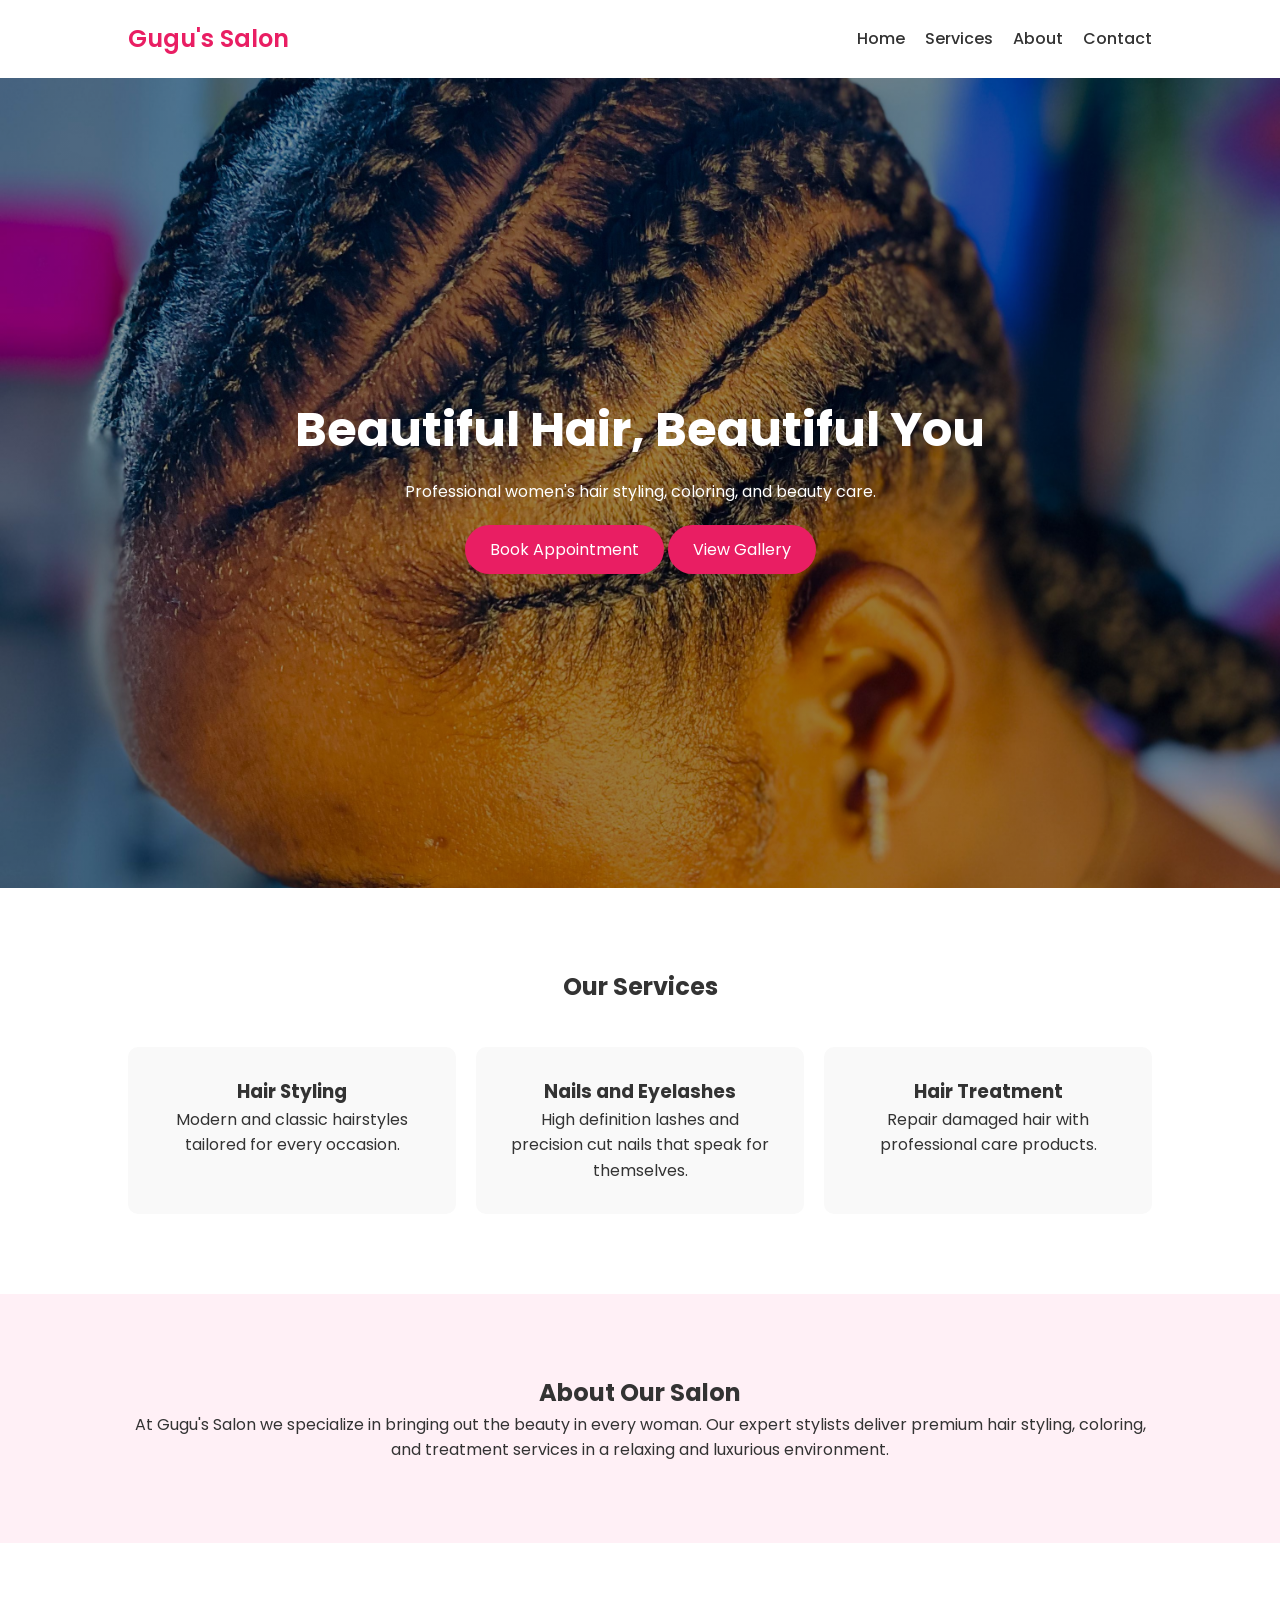
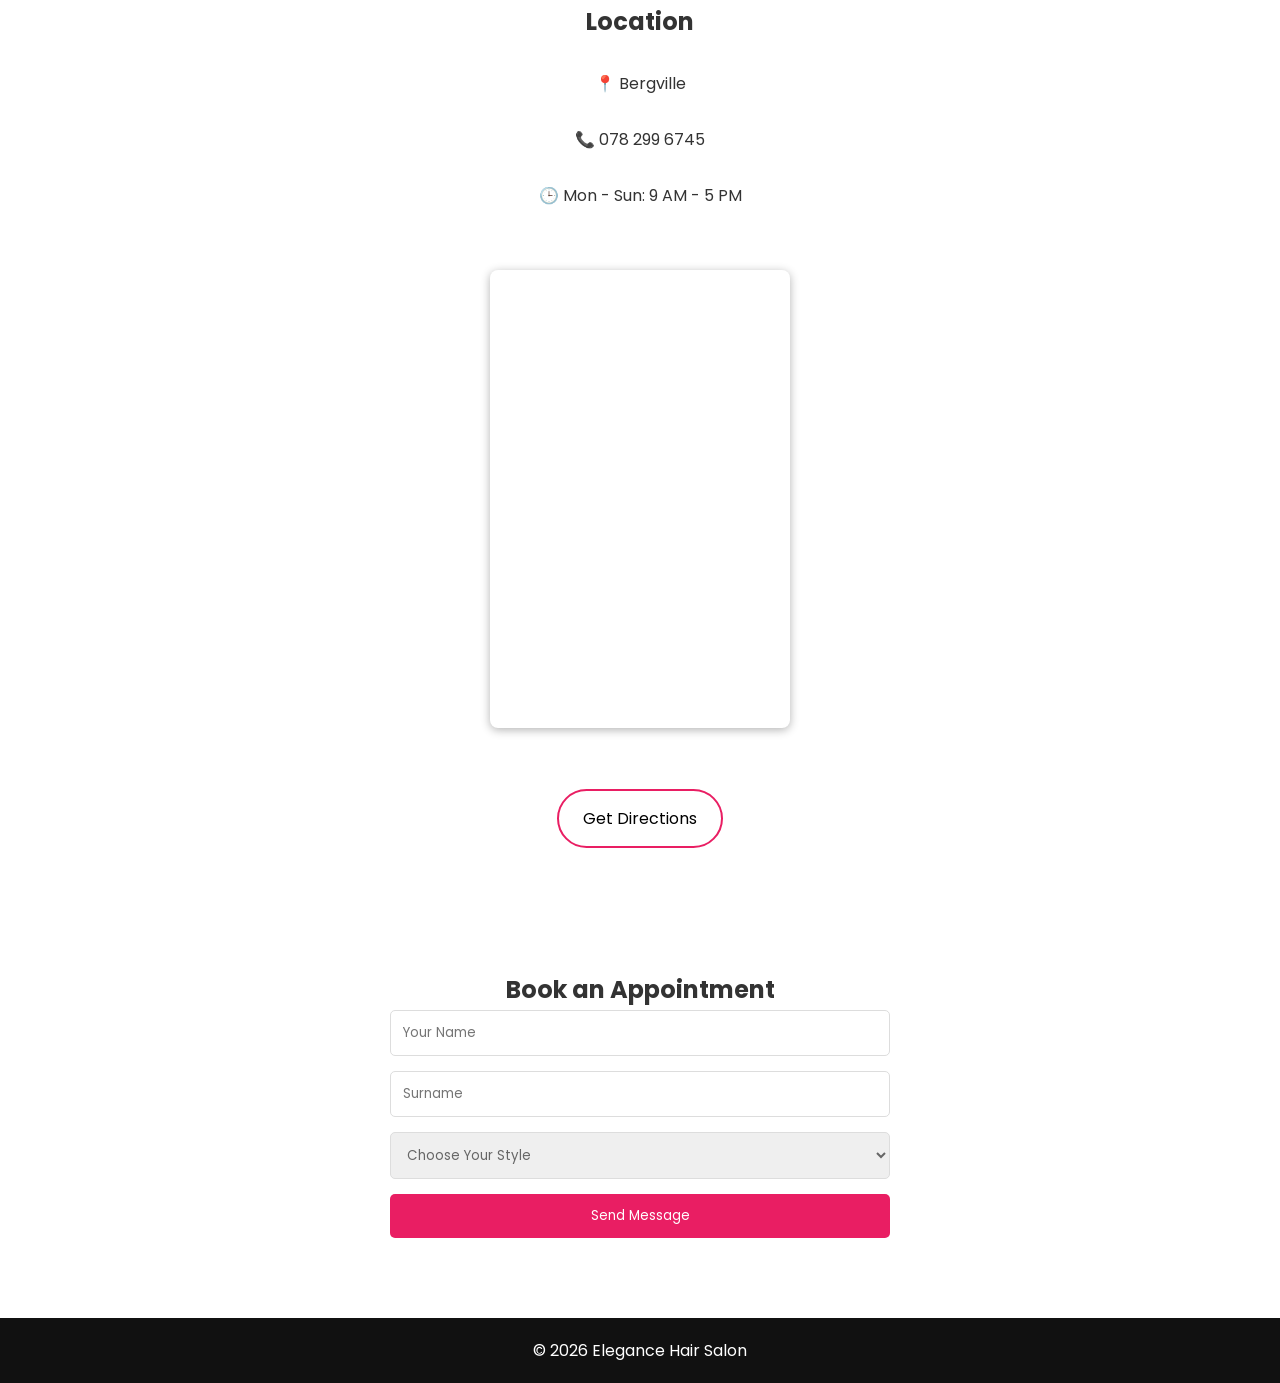
==== index.html @ 44e76e24 "Add files via upload" ====
<!DOCTYPE html>
<html lang="en">
<head>
<meta charset="UTF-8">
<meta name="viewport" content="width=device-width, initial-scale=1.0">
<title>Gugu's Salon</title>
<link rel="stylesheet" href="style.css">
<link href="https://fonts.googleapis.com/css2?family=Poppins:wght@300;400;600&display=swap" rel="stylesheet">
</head>

<body>

<header>
<nav class="navbar">
<h2 class="logo">Gugu's Salon</h2>

<ul class="nav-links">
<li><a href="index.html">Home</a></li>
<li><a href="#services">Services</a></li>
<li><a href="#about">About</a></li>
<li><a href="#contact">Contact</a></li>
</ul>

</nav>
</header>


<!-- HERO SECTION -->

<section class="hero">

<div class="hero-content">
<h1>Beautiful Hair, Beautiful You</h1>
<p>Professional women's hair styling, coloring, and beauty care.</p>
<a href="#contact" class="btn">Book Appointment</a>
<a href="gallery.html" class="btn">View Gallery</a>
</div>

</section>



<!-- SERVICES -->

<section id="services" class="services">

<h2>Our Services</h2>

<div class="service-grid">

    <div class="service-card">
        <h3>Hair Styling</h3>
        <p>Modern and classic hairstyles tailored for every occasion.</p>
    </div>

    <div class="service-card">
        <h3>Nails and Eyelashes</h3>
        <p>High definition lashes and precision cut nails that speak for themselves.</p>
    </div>

    <div class="service-card">
        <h3>Hair Treatment</h3>
        <p>Repair damaged hair with professional care products.</p>
    </div>
</div>

</section>



<!-- ABOUT -->

<section id="about" class="about">

<div class="about-text">
<h2>About Our Salon</h2>
<p>
At Gugu's Salon we specialize in bringing out the beauty in every woman.
Our expert stylists deliver premium hair styling, coloring, and treatment
services in a relaxing and luxurious environment.
</p>
</div>

</section>


<!-- LOCATION -->

<section class="location">
    <div class="location" id="location">
        <h2>Location</h2>

            <p>📍 Bergville</p>
            <p>📞 078 299 6745</p>
            <p>🕒 Mon - Sun: 9 AM - 5 PM</p>
                
            <div class="map-container">
                <iframe 
                    src="https://maps.app.goo.gl./7ELMQZCh96UyTZXQ8?g_st=ac"
                    allowfullscreen="" loading="lazy">
                </iframe>
            </div>
                
            <div class="cta-buttons">
                <a href="https://goo.gl/maps/your-custom-map-link" target="_blank">Get Directions</a>
            </div>
    </div>
</section>


<!-- CONTACT -->

<section id="contact" class="contact">
<h2>Book an Appointment</h2>

<form id="whatsappForm" class="contact-form">

<input type="text" id="userName" placeholder="Your Name" required>

<input type="text" id="userSurname" placeholder="Surname" required>

<select name="style" id="style" required>
<option value="" disabled selected hidden>Choose Your Style</option>
<option value="Sweet and Sour">Sweet and Sour</option>
<option value="Knotless Braids">Knotless Braids</option>
<option value="Nails and Eyelashes">Nails and Eyelashes</option>
<option value="Dark and Lovely">Dark and Lovely</option>
<option value="Lemonade">Lemonade</option>
<option value="Straight Back">Straight Back</option>
<option value="Hair Restore">Hair Restore</option>
<option value="Snoopy">Snoopy</option>
<option value="Dread Locks">Dread Locks</option>
<option value="Straight Up">Straight Up</option>
</select>

<button type="submit">Send Message</button>

<div id="successNote" style="display:none;">
Your message has been prepared! Redirecting to WhatsApp...
</div>

</form>
</section>

<script src="script.js"></script>

<footer>
<p>© 2026 Elegance Hair Salon</p>
</footer>

</body>
</html>
---- style.css ----
*{
margin:0;
padding:0;
box-sizing:border-box;
font-family:'Poppins', sans-serif;
}

body{
background:#fff;
color:#333;
line-height:1.6;
}

/* NAVBAR */

.navbar{
display:flex;
justify-content:space-between;
align-items:center;
padding:20px 10%;
background-color: rgba(255, 255, 255, 0.5);
box-shadow:0 2px 5px rgba(0,0,0,0.1);
}

.logo{
color:#e91e63;
font-weight:600;
}

.nav-links{
list-style:none;
display:flex;
gap:20px;
}

.nav-links a{
text-decoration:none;
color:#333;
font-weight:500;
}

/* HERO */

.hero{
height:90vh;
display:flex;
align-items:center;
justify-content:center;
text-align:center;
background:linear-gradient(rgba(0,0,0,0.4),rgba(0,0,0,0.4)),
url("IMG_0977.JPG");
background-size:cover;
background-position:center;
color:white;
padding:20px;
}

.hero h1{
font-size:48px;
margin-bottom:10px;
}

.hero p{
margin-bottom:20px;
}

.btn{
display:inline-block;
padding:12px 25px;
background:#e91e63;
color:white;
text-decoration:none;
border-radius:30px;
}

/* SERVICES */

.services{
padding:80px 10%;
text-align:center;
}

.service-grid{
margin-top:40px;
display:grid;
grid-template-columns:repeat(3,1fr);
gap:20px;
}

.service-card{
padding:30px;
background:#f9f9f9;
border-radius:10px;
transition:0.3s;
}

.service-card:hover{
transform:translateY(-5px);
box-shadow:0 10px 20px rgba(0,0,0,0.1);
}

/* ABOUT */

.about{
padding:80px 10%;
background:#fff0f6;
text-align:center;
}

/* CONTACT */

.contact{
padding:80px 10%;
text-align:center;
}

.contact-form{
max-width:500px;
margin:auto;
display:flex;
flex-direction:column;
gap:15px;
}

.contact-form input,
.contact-form textarea,
.contact-form select{
padding:12px;
border:1px solid #ddd;
border-radius:5px;
color: #666;
}

.contact-form button{
padding:12px;
border:none;
background:#e91e63;
color:white;
border-radius:5px;
cursor:pointer;
}

/* FOOTER */

footer{
text-align:center;
padding:20px;
background:#111;
color:white;
}

/* RESPONSIVE */

@media (max-width:900px){

.service-grid{
grid-template-columns:repeat(2,1fr);
}

.hero h1{
font-size:36px;
}

}

@media (max-width:600px){

.nav-links{
display:none;
}

.service-grid{
grid-template-columns:1fr;
}

.hero h1{
font-size:28px;
}

}

/* Gallery Layout */
.gallery-container {
    padding: 8rem 5% 5rem;
    max-width: 1400px;
    margin: 0 auto;
}

.gallery-header {
    text-align: center;
    margin-bottom: 4rem;
}

.btn-gold{
    padding: 15px;
    background-color: #e91e63;
    color: white;
    border-radius: 50px;
}

.gallery-header h1 {
    color: var(--accent-gold);
    font-size: 2.5rem;
    text-transform: uppercase;
    letter-spacing: 2px;
}

.grid-wrapper {
    display: grid;
    grid-template-columns: repeat(auto-fill, minmax(300px, 1fr));
    grid-auto-rows: 350px;
    gap: 15px;
}

.grid-item {
    overflow: hidden;
    position: relative;
    border: 1px solid rgba(197, 160, 89, 0.1);
    cursor: pointer;
}

.grid-item img {
    width: 100%;
    height: 100%;
    object-fit: cover;
    transition: transform 0.8s cubic-bezier(0.2, 1, 0.3, 1);
    filter: grayscale(20%);
}

.grid-item:hover img {
    transform: scale(1.1);
    filter: grayscale(0%);
}

.grid-wrapper {
    display: grid;
    grid-template-columns: repeat(auto-fill, minmax(280px, 1fr));
    grid-auto-rows: 200px; /* Smaller base rows for more granular spans */
    grid-auto-flow: dense; /* Fills in gaps automatically */
    gap: 20px;
}

/* Make every 3rd and 7th item larger for visual interest */
.grid-item:nth-child(3n) {
    grid-row: span 2;
}

.grid-item:nth-child(7n) {
    grid-column: span 2;
    grid-row: span 2;
}

.grid-item {
    position: relative;
    border: none; /* Cleaner look */
    border-radius: 8px; /* Subtle rounding for elegance */
    transition: box-shadow 0.4s ease;
}

.grid-item:hover {
    box-shadow: 0 15px 30px rgba(0,0,0,0.4);
    z-index: 10;
}

/* Soft Gold Overlay on Hover */
.grid-item::after {
    background: rgba(197, 160, 89, 0.2); /* Tint of your accent gold */
    display: flex;
    align-items: center;
    justify-content: center;
    color: white;
    font-size: 0.9rem;
    letter-spacing: 2px;
    opacity: 0;
    transition: opacity 0.4s ease;
}

.grid-item:hover::after {
    opacity: 1;
}

/* Fix for mobile - reset spans so it doesn't break on small screens */
@media (max-width: 768px) {
    .grid-item:nth-child(n) {
        grid-column: span 1;
        grid-row: span 2;
    }
}


/* Lightbox UI */
.lightbox {
    display: none;
    position: fixed;
    z-index: 2000;
    top: 0;
    left: 0;
    width: 100%;
    height: 100%;
    background: rgba(0, 0, 0, 0.9);
    padding: 2rem;
}

.lightbox-content {
    margin: auto;
    display: block;
    max-width: 90%;
    max-height: 80vh;
    border: 2px solid var(--accent-gold);
    animation: zoom 0.3s ease;
}

@keyframes zoom {
    from {transform: scale(0.9); opacity: 0;}
    to {transform: scale(1); opacity: 1;}
}

/* LOCATION */
.location {
    display: flex;
    flex-direction: column;
    align-items: center;
    gap: 30px;
    padding: 30px;   
}

.map-container {
    margin: 2rem auto;
    border-radius: 8px;
    overflow: hidden;
    box-shadow: 0 2px 10px rgba(0, 0, 0, 0.3);
    max-width: 100%;
}

.map-container iframe {
    width: 100%;
    height: 50vh;
    border: 0;
}

.cta-buttons {
    margin-top: 1rem;
}

.cta-buttons a {
    text-decoration: none;
    background-color: transparent;
    border: 2px solid #e91e63;;
    color: black;
    padding: 1rem 1.5rem;
    border-radius: 50px;
    margin: 0 0.5rem;
    transition: background-color 0.3s, color 0.3s;
}

.cta-buttons a:hover {
    background-color: #e91e63;;
    color: #fff;
}

.success-note {
    margin-top: 15px;
    padding: 10px;
    background-color: rgba(197, 160, 89, 0.1); /* Light gold tint */
    border-left: 4px solid var(--accent-gold);
    color: white;
    font-size: 0.9rem;
    animation: fadeIn 0.5s ease;
}

@keyframes fadeIn {
    from { opacity: 0; transform: translateY(-5px); }
    to { opacity: 1; transform: translateY(0); }
}
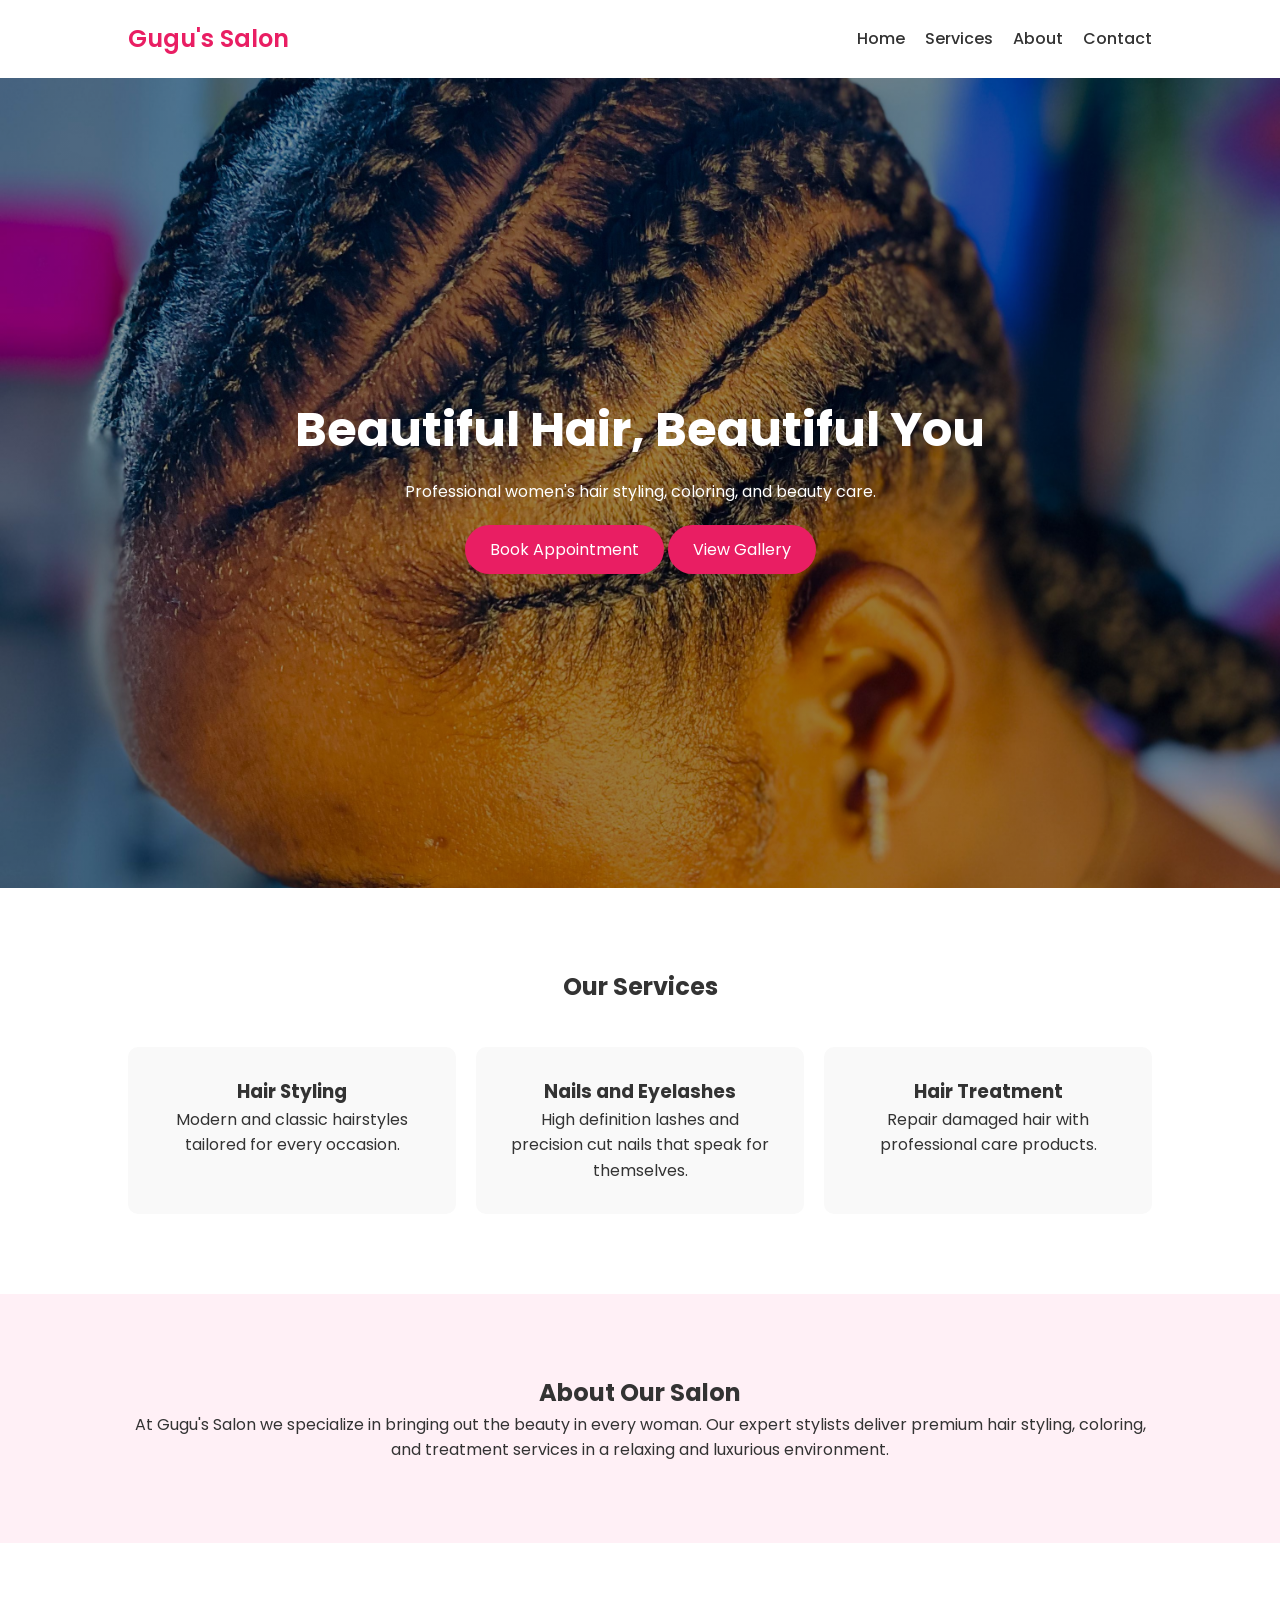
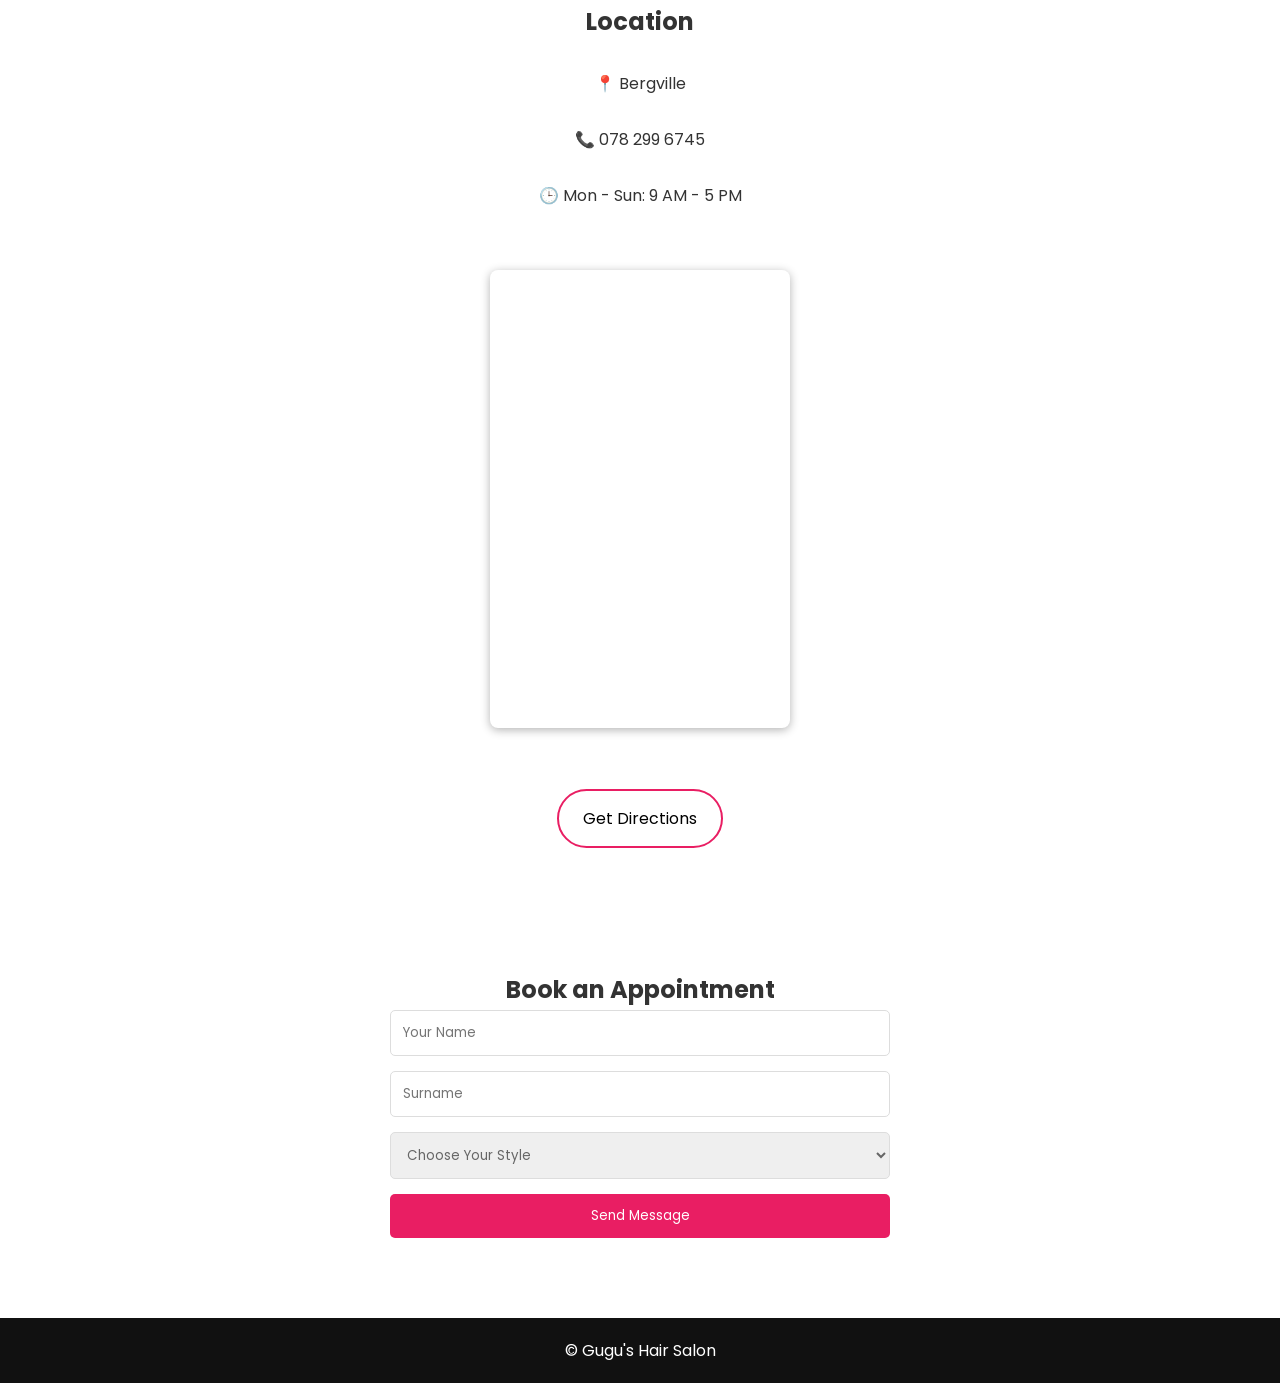
==== commit 866830ad: "Update index.html" ====
--- a/index.html
+++ b/index.html
@@ -96,13 +96,13 @@
                 
             <div class="map-container">
                 <iframe 
-                    src="https://maps.app.goo.gl./7ELMQZCh96UyTZXQ8?g_st=ac"
+                    src="https://maps.google.com/maps?q=4%20Broadway%20St%2C%20Bergville%2C%203350%2C%20South%20Africa&t=&z=15&ie=UTF8&iwloc=&output=embed"
                     allowfullscreen="" loading="lazy">
                 </iframe>
             </div>
                 
             <div class="cta-buttons">
-                <a href="https://goo.gl/maps/your-custom-map-link" target="_blank">Get Directions</a>
+                <a href="https://maps.google.com/maps?q=4%20Broadway%20St%2C%20Bergville%2C%203350%2C%20South%20Africa&t=&z=15&ie=UTF8&iwloc=&output=embed" target="_blank">Get Directions</a>
             </div>
     </div>
 </section>
@@ -145,8 +145,8 @@
 <script src="script.js"></script>
 
 <footer>
-<p>© 2026 Elegance Hair Salon</p>
+<p>© Gugu's Hair Salon</p>
 </footer>
 
 </body>
-</html>+</html>
--- a/style.css
+++ b/style.css
@@ -53,6 +53,12 @@
 background-position:center;
 color:white;
 padding:20px;
+}
+
+@media (max-width: 768px) {
+    .hero {
+        height:40vh;
+    }
 }
 
 .hero h1{
@@ -371,4 +377,4 @@
 @keyframes fadeIn {
     from { opacity: 0; transform: translateY(-5px); }
     to { opacity: 1; transform: translateY(0); }
-}+}
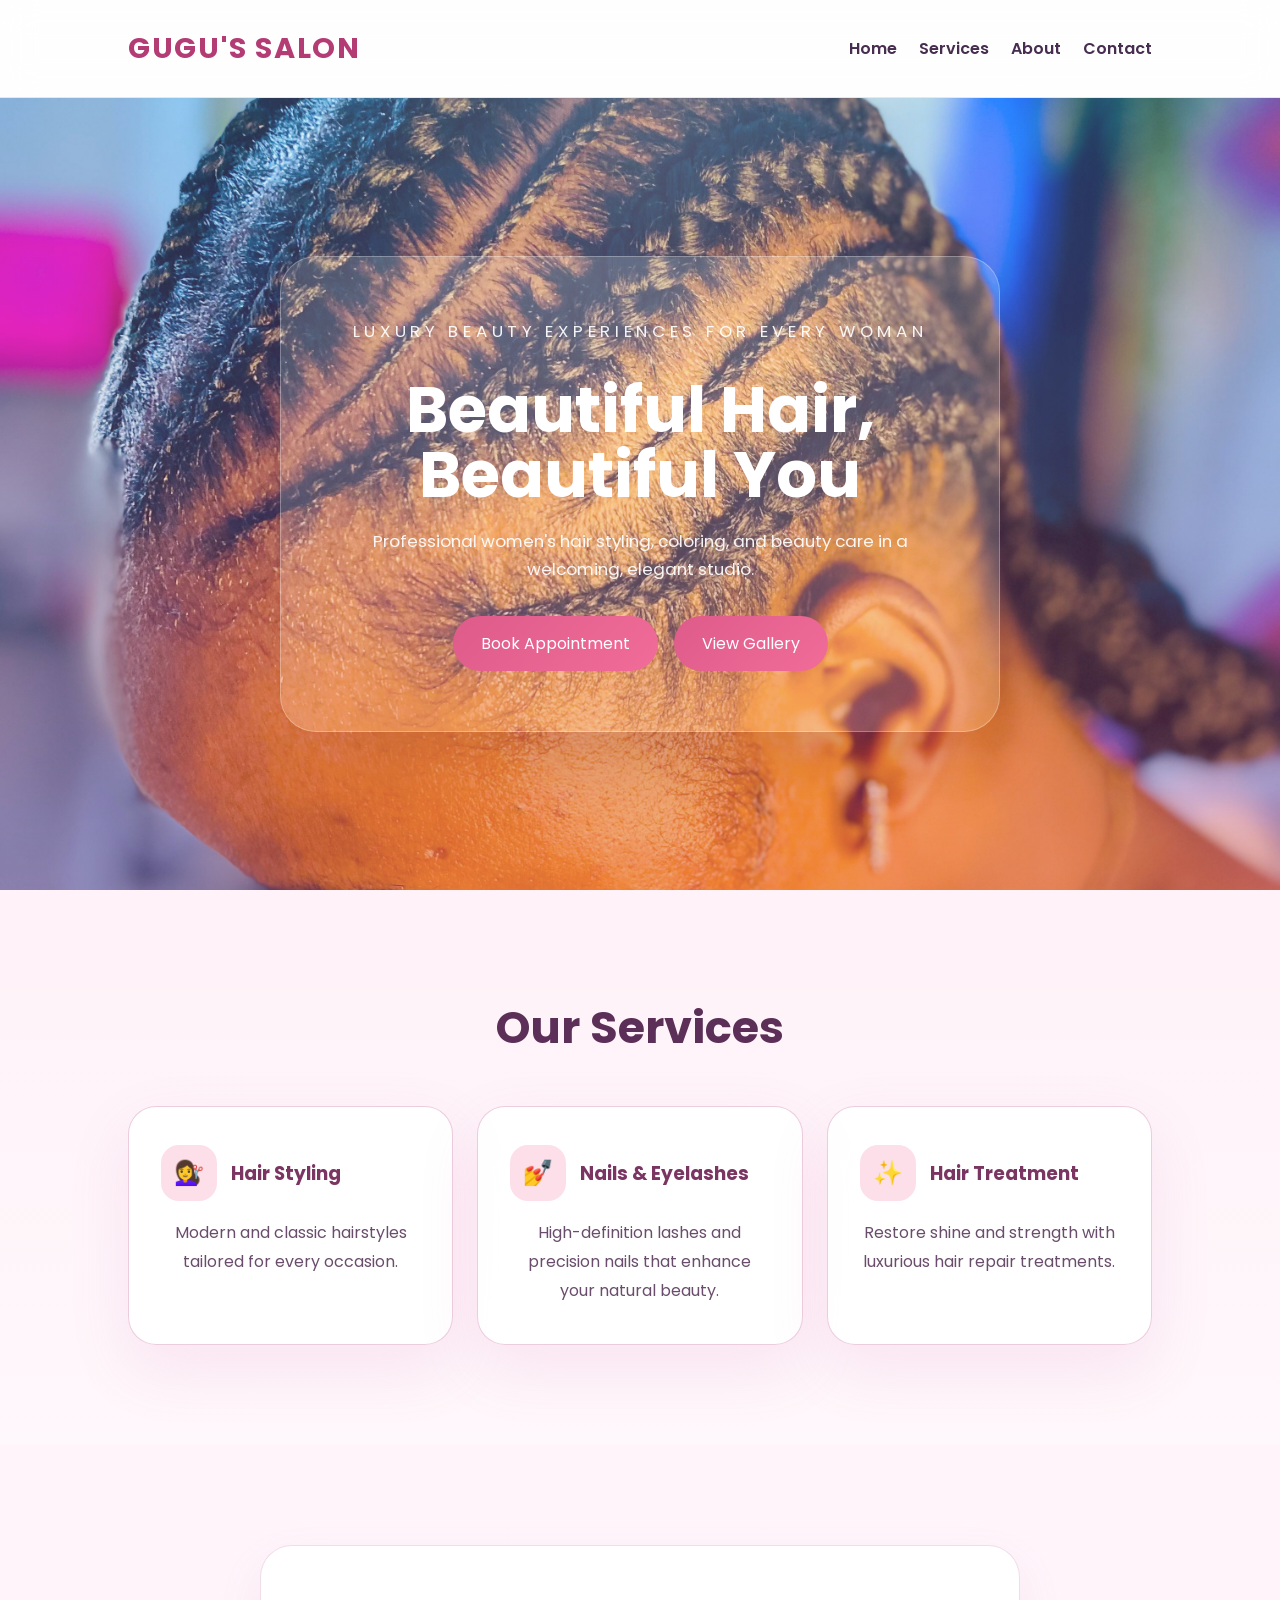
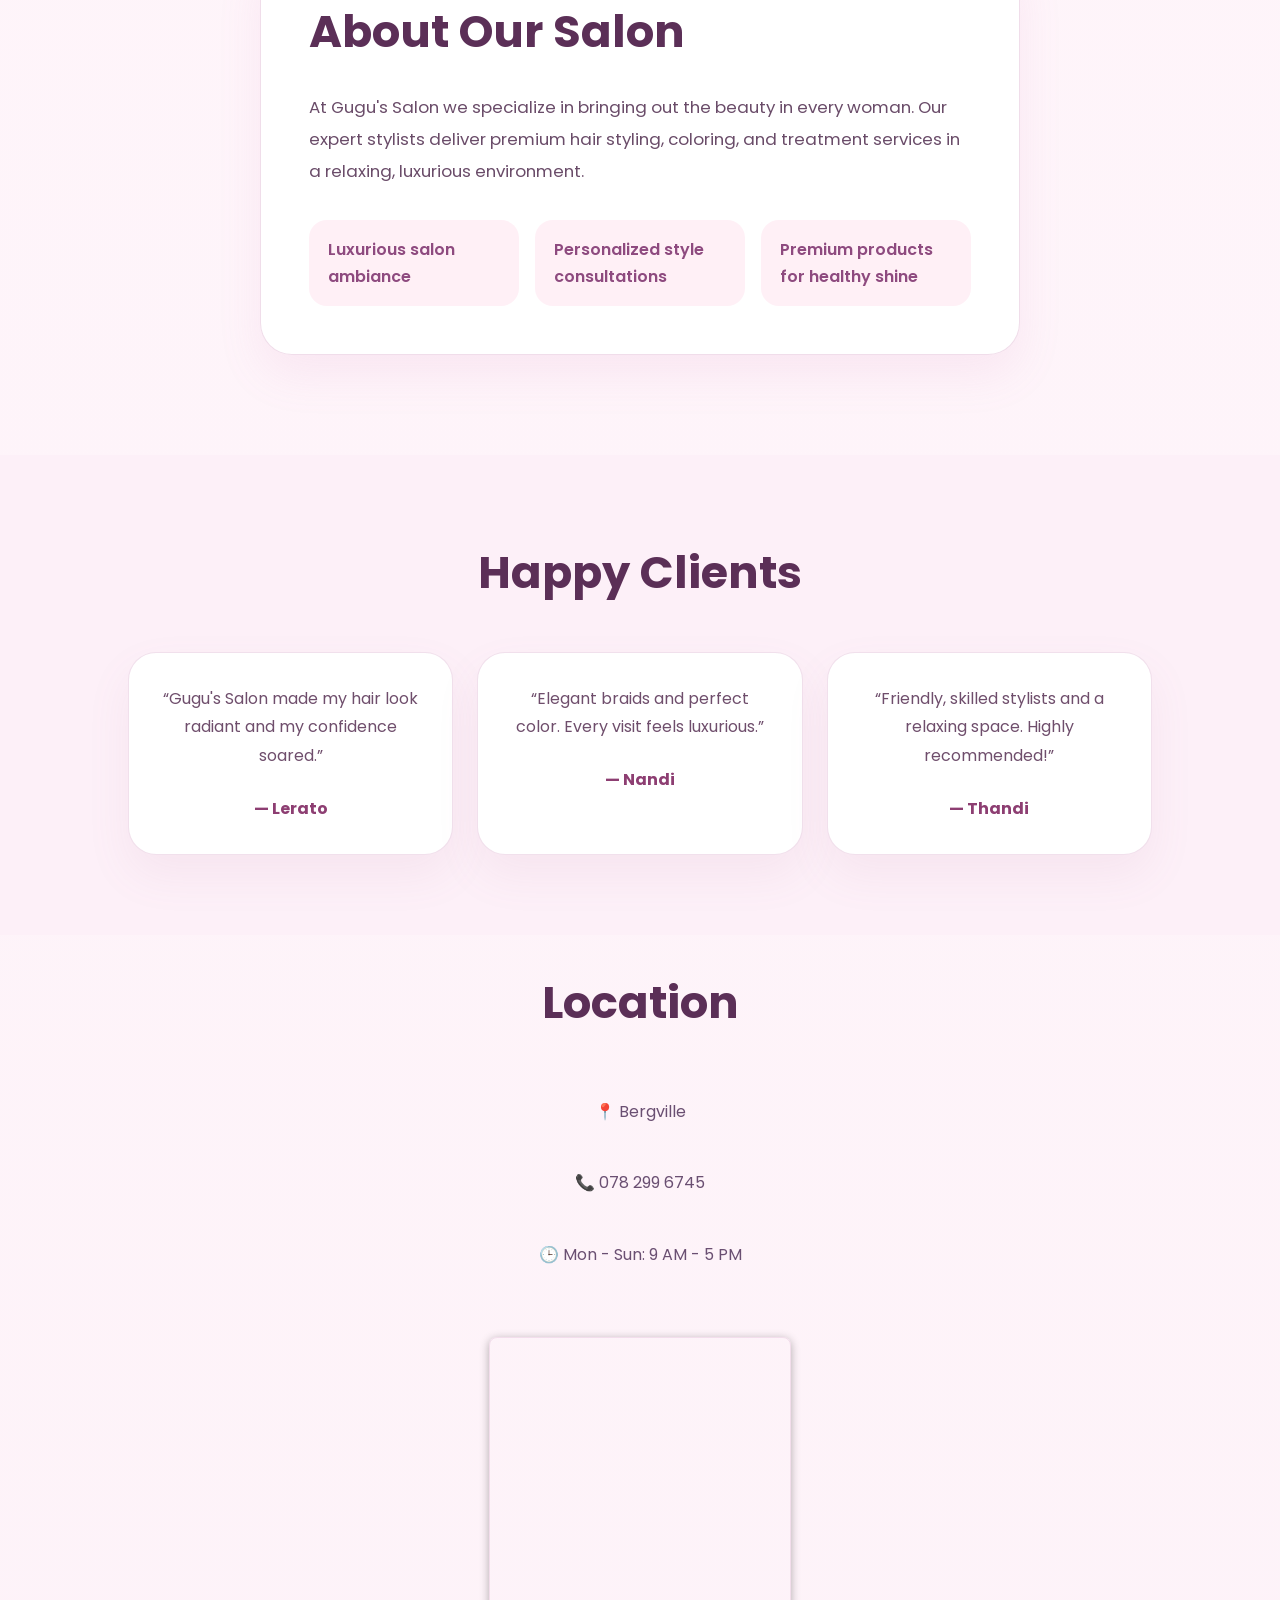
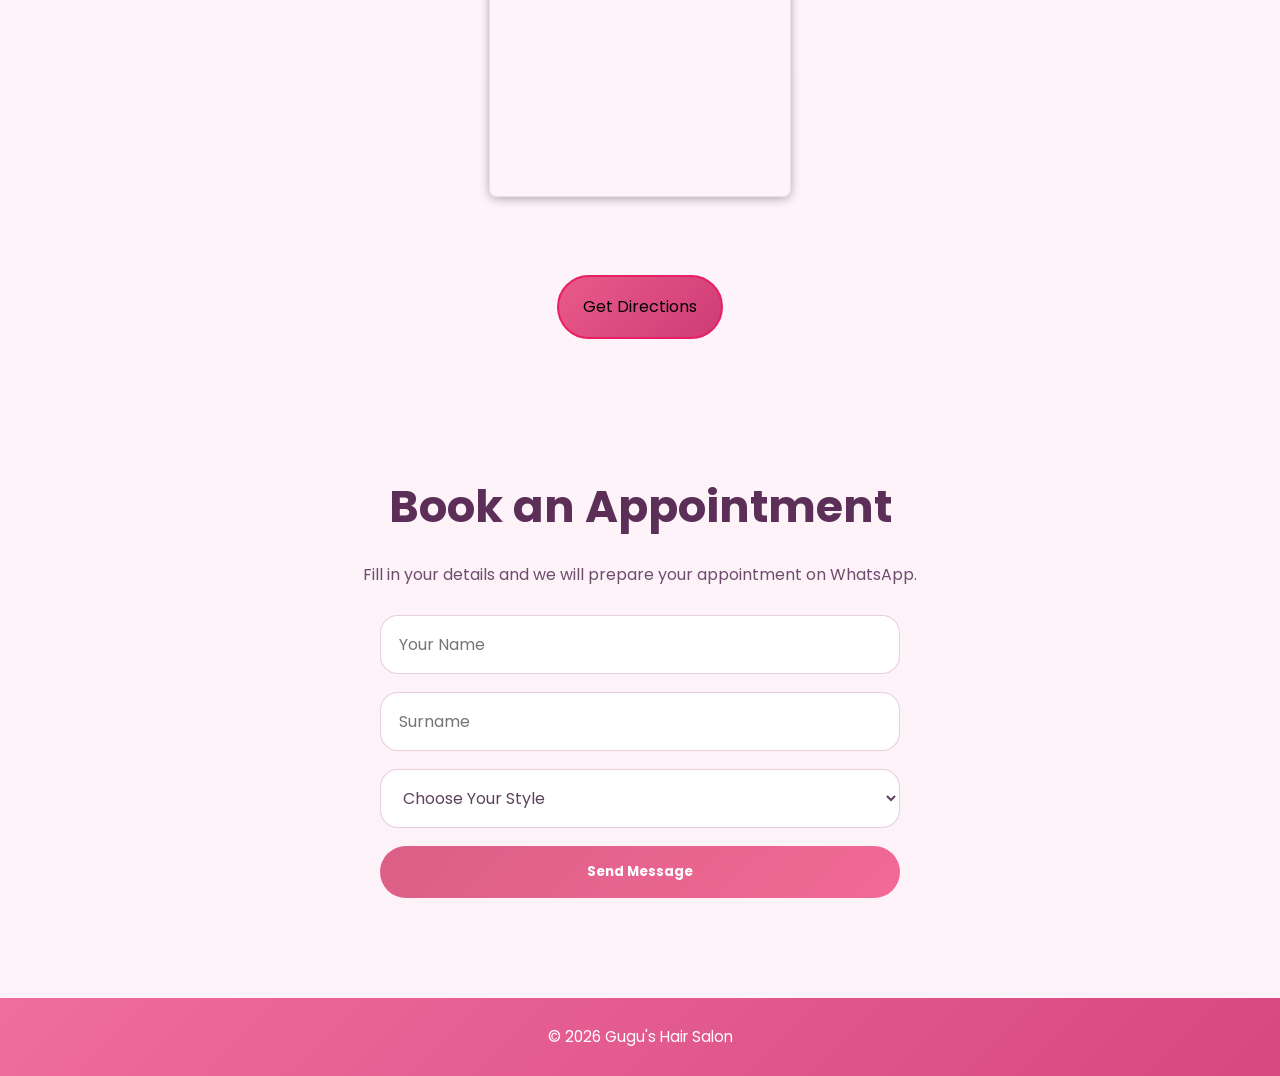
==== commit 2ccb0fd8: "Modern feminine redesign and gallery enhancements" ====
--- a/index.html
+++ b/index.html
@@ -1,152 +1,162 @@
-<!DOCTYPE html>
-<html lang="en">
-<head>
-<meta charset="UTF-8">
-<meta name="viewport" content="width=device-width, initial-scale=1.0">
-<title>Gugu's Salon</title>
-<link rel="stylesheet" href="style.css">
-<link href="https://fonts.googleapis.com/css2?family=Poppins:wght@300;400;600&display=swap" rel="stylesheet">
-</head>
-
-<body>
-
-<header>
-<nav class="navbar">
-<h2 class="logo">Gugu's Salon</h2>
-
-<ul class="nav-links">
-<li><a href="index.html">Home</a></li>
-<li><a href="#services">Services</a></li>
-<li><a href="#about">About</a></li>
-<li><a href="#contact">Contact</a></li>
-</ul>
-
-</nav>
-</header>
-
-
-<!-- HERO SECTION -->
-
-<section class="hero">
-
-<div class="hero-content">
-<h1>Beautiful Hair, Beautiful You</h1>
-<p>Professional women's hair styling, coloring, and beauty care.</p>
-<a href="#contact" class="btn">Book Appointment</a>
-<a href="gallery.html" class="btn">View Gallery</a>
-</div>
-
-</section>
-
-
-
-<!-- SERVICES -->
-
-<section id="services" class="services">
-
-<h2>Our Services</h2>
-
-<div class="service-grid">
-
-    <div class="service-card">
-        <h3>Hair Styling</h3>
-        <p>Modern and classic hairstyles tailored for every occasion.</p>
-    </div>
-
-    <div class="service-card">
-        <h3>Nails and Eyelashes</h3>
-        <p>High definition lashes and precision cut nails that speak for themselves.</p>
-    </div>
-
-    <div class="service-card">
-        <h3>Hair Treatment</h3>
-        <p>Repair damaged hair with professional care products.</p>
-    </div>
-</div>
-
-</section>
-
-
-
-<!-- ABOUT -->
-
-<section id="about" class="about">
-
-<div class="about-text">
-<h2>About Our Salon</h2>
-<p>
-At Gugu's Salon we specialize in bringing out the beauty in every woman.
-Our expert stylists deliver premium hair styling, coloring, and treatment
-services in a relaxing and luxurious environment.
-</p>
-</div>
-
-</section>
-
-
-<!-- LOCATION -->
-
-<section class="location">
-    <div class="location" id="location">
-        <h2>Location</h2>
-
-            <p>📍 Bergville</p>
-            <p>📞 078 299 6745</p>
-            <p>🕒 Mon - Sun: 9 AM - 5 PM</p>
-                
-            <div class="map-container">
-                <iframe 
-                    src="https://maps.google.com/maps?q=4%20Broadway%20St%2C%20Bergville%2C%203350%2C%20South%20Africa&t=&z=15&ie=UTF8&iwloc=&output=embed"
-                    allowfullscreen="" loading="lazy">
-                </iframe>
-            </div>
-                
-            <div class="cta-buttons">
-                <a href="https://maps.google.com/maps?q=4%20Broadway%20St%2C%20Bergville%2C%203350%2C%20South%20Africa&t=&z=15&ie=UTF8&iwloc=&output=embed" target="_blank">Get Directions</a>
-            </div>
-    </div>
-</section>
-
-
-<!-- CONTACT -->
-
-<section id="contact" class="contact">
-<h2>Book an Appointment</h2>
-
-<form id="whatsappForm" class="contact-form">
-
-<input type="text" id="userName" placeholder="Your Name" required>
-
-<input type="text" id="userSurname" placeholder="Surname" required>
-
-<select name="style" id="style" required>
-<option value="" disabled selected hidden>Choose Your Style</option>
-<option value="Sweet and Sour">Sweet and Sour</option>
-<option value="Knotless Braids">Knotless Braids</option>
-<option value="Nails and Eyelashes">Nails and Eyelashes</option>
-<option value="Dark and Lovely">Dark and Lovely</option>
-<option value="Lemonade">Lemonade</option>
-<option value="Straight Back">Straight Back</option>
-<option value="Hair Restore">Hair Restore</option>
-<option value="Snoopy">Snoopy</option>
-<option value="Dread Locks">Dread Locks</option>
-<option value="Straight Up">Straight Up</option>
-</select>
-
-<button type="submit">Send Message</button>
-
-<div id="successNote" style="display:none;">
-Your message has been prepared! Redirecting to WhatsApp...
-</div>
-
-</form>
-</section>
-
-<script src="script.js"></script>
-
-<footer>
-<p>© Gugu's Hair Salon</p>
-</footer>
-
-</body>
-</html>
+<!DOCTYPE html>
+<html lang="en">
+<head>
+<meta charset="UTF-8">
+<meta name="viewport" content="width=device-width, initial-scale=1.0">
+<title>Gugu's Salon</title>
+<link rel="stylesheet" href="style.css">
+<link href="https://fonts.googleapis.com/css2?family=Poppins:wght@300;400;600&display=swap" rel="stylesheet">
+</head>
+
+<body>
+
+<header>
+<nav class="navbar">
+<h2 class="logo">Gugu's Salon</h2>
+
+<ul class="nav-links">
+<li><a href="index.html">Home</a></li>
+<li><a href="#services">Services</a></li>
+<li><a href="#about">About</a></li>
+<li><a href="#contact">Contact</a></li>
+</ul>
+
+</nav>
+</header>
+
+<section class="hero">
+
+<div class="hero-content">
+<p class="hero-subtitle">Luxury beauty experiences for every woman</p>
+<h1>Beautiful Hair, Beautiful You</h1>
+<p>Professional women's hair styling, coloring, and beauty care in a welcoming, elegant studio.</p>
+<div class="hero-buttons">
+<a href="#contact" class="btn">Book Appointment</a>
+<a href="gallery.html" class="btn">View Gallery</a>
+</div>
+</div>
+
+</section>
+
+<section id="services" class="services">
+
+<h2>Our Services</h2>
+
+<div class="service-grid">
+
+    <div class="service-card">
+        <div class="service-top">
+            <span class="service-icon">💇‍♀️</span>
+            <h3>Hair Styling</h3>
+        </div>
+        <p>Modern and classic hairstyles tailored for every occasion.</p>
+    </div>
+
+    <div class="service-card">
+        <div class="service-top">
+            <span class="service-icon">💅</span>
+            <h3>Nails & Eyelashes</h3>
+        </div>
+        <p>High-definition lashes and precision nails that enhance your natural beauty.</p>
+    </div>
+
+    <div class="service-card">
+        <div class="service-top">
+            <span class="service-icon">✨</span>
+            <h3>Hair Treatment</h3>
+        </div>
+        <p>Restore shine and strength with luxurious hair repair treatments.</p>
+    </div>
+</div>
+
+</section>
+
+<section id="about" class="about">
+
+<div class="about-text">
+<h2>About Our Salon</h2>
+<p>At Gugu's Salon we specialize in bringing out the beauty in every woman. Our expert stylists deliver premium hair styling, coloring, and treatment services in a relaxing, luxurious environment.</p>
+<div class="about-highlights">
+<div class="highlight-pill">Luxurious salon ambiance</div>
+<div class="highlight-pill">Personalized style consultations</div>
+<div class="highlight-pill">Premium products for healthy shine</div>
+</div>
+</div>
+
+</section>
+
+<section class="testimonial">
+<h2>Happy Clients</h2>
+<div class="testimonial-grid">
+    <div class="testimonial-card">
+        <p>“Gugu's Salon made my hair look radiant and my confidence soared.”</p>
+        <span>— Lerato</span>
+    </div>
+    <div class="testimonial-card">
+        <p>“Elegant braids and perfect color. Every visit feels luxurious.”</p>
+        <span>— Nandi</span>
+    </div>
+    <div class="testimonial-card">
+        <p>“Friendly, skilled stylists and a relaxing space. Highly recommended!”</p>
+        <span>— Thandi</span>
+    </div>
+</div>
+</section>
+
+<section class="location" id="location">
+    <h2>Location</h2>
+    <p>📍 Bergville</p>
+    <p>📞 078 299 6745</p>
+    <p>🕒 Mon - Sun: 9 AM - 5 PM</p>
+    <div class="map-container">
+        <iframe 
+            src="https://maps.google.com/maps?q=4%20Broadway%20St%2C%20Bergville%2C%203350%2C%20South%20Africa&t=&z=15&ie=UTF8&iwloc=&output=embed"
+            allowfullscreen="" loading="lazy">
+        </iframe>
+    </div>
+    <div class="cta-buttons">
+        <a href="https://maps.google.com/maps?q=4%20Broadway%20St%2C%20Bergville%2C%203350%2C%20South%20Africa&t=&z=15&ie=UTF8&iwloc=&output=embed" target="_blank">Get Directions</a>
+    </div>
+</section>
+
+<section id="contact" class="contact">
+<h2>Book an Appointment</h2>
+<p class="contact-note">Fill in your details and we will prepare your appointment on WhatsApp.</p>
+
+<form id="whatsappForm" class="contact-form">
+
+<input type="text" id="userName" placeholder="Your Name" required>
+
+<input type="text" id="userSurname" placeholder="Surname" required>
+
+<select name="style" id="style" required>
+<option value="" disabled selected hidden>Choose Your Style</option>
+<option value="Sweet and Sour">Sweet and Sour</option>
+<option value="Knotless Braids">Knotless Braids</option>
+<option value="Nails and Eyelashes">Nails and Eyelashes</option>
+<option value="Dark and Lovely">Dark and Lovely</option>
+<option value="Lemonade">Lemonade</option>
+<option value="Straight Back">Straight Back</option>
+<option value="Hair Restore">Hair Restore</option>
+<option value="Snoopy">Snoopy</option>
+<option value="Dread Locks">Dread Locks</option>
+<option value="Straight Up">Straight Up</option>
+</select>
+
+<button type="submit">Send Message</button>
+
+<div id="successNote" style="display:none;">
+Your message has been prepared! Redirecting to WhatsApp...
+</div>
+
+</form>
+</section>
+
+<script src="script.js"></script>
+
+<footer>
+<p>© 2026 Gugu's Hair Salon</p>
+</footer>
+
+</body>
+</html>
--- a/style.css
+++ b/style.css
@@ -1,380 +1,554 @@
-*{
-margin:0;
-padding:0;
-box-sizing:border-box;
-font-family:'Poppins', sans-serif;
-}
-
-body{
-background:#fff;
-color:#333;
-line-height:1.6;
-}
-
-/* NAVBAR */
-
-.navbar{
-display:flex;
-justify-content:space-between;
-align-items:center;
-padding:20px 10%;
-background-color: rgba(255, 255, 255, 0.5);
-box-shadow:0 2px 5px rgba(0,0,0,0.1);
-}
-
-.logo{
-color:#e91e63;
-font-weight:600;
-}
-
-.nav-links{
-list-style:none;
-display:flex;
-gap:20px;
-}
-
-.nav-links a{
-text-decoration:none;
-color:#333;
-font-weight:500;
-}
-
-/* HERO */
-
-.hero{
-height:90vh;
-display:flex;
-align-items:center;
-justify-content:center;
-text-align:center;
-background:linear-gradient(rgba(0,0,0,0.4),rgba(0,0,0,0.4)),
-url("IMG_0977.JPG");
-background-size:cover;
-background-position:center;
-color:white;
-padding:20px;
-}
-
-@media (max-width: 768px) {
-    .hero {
-        height:40vh;
-    }
-}
-
-.hero h1{
-font-size:48px;
-margin-bottom:10px;
-}
-
-.hero p{
-margin-bottom:20px;
-}
-
-.btn{
-display:inline-block;
-padding:12px 25px;
-background:#e91e63;
-color:white;
-text-decoration:none;
-border-radius:30px;
-}
-
-/* SERVICES */
-
-.services{
-padding:80px 10%;
-text-align:center;
-}
-
-.service-grid{
-margin-top:40px;
-display:grid;
-grid-template-columns:repeat(3,1fr);
-gap:20px;
-}
-
-.service-card{
-padding:30px;
-background:#f9f9f9;
-border-radius:10px;
-transition:0.3s;
-}
-
-.service-card:hover{
-transform:translateY(-5px);
-box-shadow:0 10px 20px rgba(0,0,0,0.1);
-}
-
-/* ABOUT */
-
-.about{
-padding:80px 10%;
-background:#fff0f6;
-text-align:center;
-}
-
-/* CONTACT */
-
-.contact{
-padding:80px 10%;
-text-align:center;
-}
-
-.contact-form{
-max-width:500px;
-margin:auto;
-display:flex;
-flex-direction:column;
-gap:15px;
-}
-
-.contact-form input,
-.contact-form textarea,
-.contact-form select{
-padding:12px;
-border:1px solid #ddd;
-border-radius:5px;
-color: #666;
-}
-
-.contact-form button{
-padding:12px;
-border:none;
-background:#e91e63;
-color:white;
-border-radius:5px;
-cursor:pointer;
-}
-
-/* FOOTER */
-
-footer{
-text-align:center;
-padding:20px;
-background:#111;
-color:white;
-}
-
-/* RESPONSIVE */
-
-@media (max-width:900px){
-
-.service-grid{
-grid-template-columns:repeat(2,1fr);
-}
-
-.hero h1{
-font-size:36px;
-}
-
-}
-
-@media (max-width:600px){
-
-.nav-links{
-display:none;
-}
-
-.service-grid{
-grid-template-columns:1fr;
-}
-
-.hero h1{
-font-size:28px;
-}
-
-}
-
-/* Gallery Layout */
-.gallery-container {
-    padding: 8rem 5% 5rem;
-    max-width: 1400px;
-    margin: 0 auto;
-}
-
-.gallery-header {
-    text-align: center;
-    margin-bottom: 4rem;
-}
-
-.btn-gold{
-    padding: 15px;
-    background-color: #e91e63;
-    color: white;
-    border-radius: 50px;
-}
-
-.gallery-header h1 {
-    color: var(--accent-gold);
-    font-size: 2.5rem;
-    text-transform: uppercase;
-    letter-spacing: 2px;
-}
-
-.grid-wrapper {
-    display: grid;
-    grid-template-columns: repeat(auto-fill, minmax(300px, 1fr));
-    grid-auto-rows: 350px;
-    gap: 15px;
-}
-
-.grid-item {
-    overflow: hidden;
-    position: relative;
-    border: 1px solid rgba(197, 160, 89, 0.1);
-    cursor: pointer;
-}
-
-.grid-item img {
-    width: 100%;
-    height: 100%;
-    object-fit: cover;
-    transition: transform 0.8s cubic-bezier(0.2, 1, 0.3, 1);
-    filter: grayscale(20%);
-}
-
-.grid-item:hover img {
-    transform: scale(1.1);
-    filter: grayscale(0%);
-}
-
-.grid-wrapper {
-    display: grid;
-    grid-template-columns: repeat(auto-fill, minmax(280px, 1fr));
-    grid-auto-rows: 200px; /* Smaller base rows for more granular spans */
-    grid-auto-flow: dense; /* Fills in gaps automatically */
-    gap: 20px;
-}
-
-/* Make every 3rd and 7th item larger for visual interest */
-.grid-item:nth-child(3n) {
-    grid-row: span 2;
-}
-
-.grid-item:nth-child(7n) {
-    grid-column: span 2;
-    grid-row: span 2;
-}
-
-.grid-item {
-    position: relative;
-    border: none; /* Cleaner look */
-    border-radius: 8px; /* Subtle rounding for elegance */
-    transition: box-shadow 0.4s ease;
-}
-
-.grid-item:hover {
-    box-shadow: 0 15px 30px rgba(0,0,0,0.4);
-    z-index: 10;
-}
-
-/* Soft Gold Overlay on Hover */
-.grid-item::after {
-    background: rgba(197, 160, 89, 0.2); /* Tint of your accent gold */
-    display: flex;
-    align-items: center;
-    justify-content: center;
-    color: white;
-    font-size: 0.9rem;
-    letter-spacing: 2px;
-    opacity: 0;
-    transition: opacity 0.4s ease;
-}
-
-.grid-item:hover::after {
-    opacity: 1;
-}
-
-/* Fix for mobile - reset spans so it doesn't break on small screens */
-@media (max-width: 768px) {
-    .grid-item:nth-child(n) {
-        grid-column: span 1;
-        grid-row: span 2;
-    }
-}
-
-
-/* Lightbox UI */
-.lightbox {
-    display: none;
-    position: fixed;
-    z-index: 2000;
-    top: 0;
-    left: 0;
-    width: 100%;
-    height: 100%;
-    background: rgba(0, 0, 0, 0.9);
-    padding: 2rem;
-}
-
-.lightbox-content {
-    margin: auto;
-    display: block;
-    max-width: 90%;
-    max-height: 80vh;
-    border: 2px solid var(--accent-gold);
-    animation: zoom 0.3s ease;
-}
-
-@keyframes zoom {
-    from {transform: scale(0.9); opacity: 0;}
-    to {transform: scale(1); opacity: 1;}
-}
-
-/* LOCATION */
-.location {
-    display: flex;
-    flex-direction: column;
-    align-items: center;
-    gap: 30px;
-    padding: 30px;   
-}
-
-.map-container {
-    margin: 2rem auto;
-    border-radius: 8px;
-    overflow: hidden;
-    box-shadow: 0 2px 10px rgba(0, 0, 0, 0.3);
-    max-width: 100%;
-}
-
-.map-container iframe {
-    width: 100%;
-    height: 50vh;
-    border: 0;
-}
-
-.cta-buttons {
-    margin-top: 1rem;
-}
-
-.cta-buttons a {
-    text-decoration: none;
-    background-color: transparent;
-    border: 2px solid #e91e63;;
-    color: black;
-    padding: 1rem 1.5rem;
-    border-radius: 50px;
-    margin: 0 0.5rem;
-    transition: background-color 0.3s, color 0.3s;
-}
-
-.cta-buttons a:hover {
-    background-color: #e91e63;;
-    color: #fff;
-}
-
-.success-note {
-    margin-top: 15px;
-    padding: 10px;
-    background-color: rgba(197, 160, 89, 0.1); /* Light gold tint */
-    border-left: 4px solid var(--accent-gold);
-    color: white;
-    font-size: 0.9rem;
-    animation: fadeIn 0.5s ease;
-}
-
-@keyframes fadeIn {
-    from { opacity: 0; transform: translateY(-5px); }
-    to { opacity: 1; transform: translateY(0); }
-}
+:root {
+  --bg: #fff6fb;
+  --surface: rgba(255, 255, 255, 0.92);
+  --text: #472d4f;
+  --soft: #f7dbe7;
+  --accent: #d3578f;
+  --accent-strong: #e91e63;
+  --muted: #76607c;
+  --border: rgba(223, 172, 201, 0.55);
+  --shadow: 0 24px 60px rgba(223, 118, 186, 0.14);
+}
+
+* {
+  margin: 0;
+  padding: 0;
+  box-sizing: border-box;
+  font-family: 'Poppins', sans-serif;
+}
+
+body {
+  min-height: 100vh;
+  background: linear-gradient(180deg, #fff6fb 0%, #fdf2f8 100%);
+  color: var(--text);
+  line-height: 1.7;
+}
+
+img {
+  display: block;
+  max-width: 100%;
+}
+
+a {
+  color: inherit;
+}
+
+button,
+.btn {
+  font-family: 'Poppins', sans-serif;
+}
+
+/* NAVBAR */
+
+.navbar {
+  display: flex;
+  justify-content: space-between;
+  align-items: center;
+  gap: 1rem;
+  padding: 24px 10%;
+  background: rgba(255, 255, 255, 0.9);
+  backdrop-filter: blur(16px);
+  border-bottom: 1px solid rgba(212, 146, 186, 0.28);
+  position: sticky;
+  top: 0;
+  z-index: 10;
+}
+
+.logo {
+  color: #b43c75;
+  font-size: 1.8rem;
+  font-weight: 700;
+  letter-spacing: 0.06em;
+  text-transform: uppercase;
+}
+
+.nav-links {
+  list-style: none;
+  display: flex;
+  gap: 22px;
+  flex-wrap: wrap;
+  justify-content: center;
+}
+
+.nav-links a {
+  text-decoration: none;
+  color: var(--text);
+  font-weight: 600;
+  transition: color 0.2s ease;
+}
+
+.nav-links a:hover {
+  color: var(--accent-strong);
+}
+
+/* HERO */
+
+.hero {
+  min-height: 88vh;
+  display: flex;
+  align-items: center;
+  justify-content: center;
+  text-align: center;
+  padding: 40px 10%;
+  background: linear-gradient(180deg, rgba(255, 255, 255, 0.14), rgba(213, 93, 146, 0.35)), url("IMG_0977.JPG");
+  background-size: cover;
+  background-position: center;
+  position: relative;
+  overflow: hidden;
+  color: white;
+}
+
+.hero::before {
+  content: '';
+  position: absolute;
+  inset: 0;
+  background: radial-gradient(circle at top, rgba(255, 255, 255, 0.2), transparent 42%);
+}
+
+.hero-content {
+  position: relative;
+  max-width: 720px;
+  padding: 60px 50px;
+  background: rgba(255, 255, 255, 0.16);
+  border: 1px solid rgba(255, 255, 255, 0.28);
+  border-radius: 36px;
+  box-shadow: 0 26px 70px rgba(93, 31, 80, 0.2);
+}
+
+.hero-subtitle {
+  text-transform: uppercase;
+  letter-spacing: 0.28em;
+  font-size: 0.85rem;
+  margin-bottom: 1.35rem;
+  color: rgba(255, 255, 255, 0.95);
+}
+
+.hero h1 {
+  font-size: clamp(2.8rem, 5vw, 4.8rem);
+  line-height: 1.02;
+  margin-bottom: 1.2rem;
+}
+
+.hero p {
+  font-size: 1.05rem;
+  margin-bottom: 2rem;
+  color: rgba(255, 255, 255, 0.92);
+}
+
+.hero-buttons {
+  display: flex;
+  flex-wrap: wrap;
+  justify-content: center;
+  gap: 1rem;
+}
+
+.btn {
+  display: inline-flex;
+  align-items: center;
+  justify-content: center;
+  padding: 14px 28px;
+  background: linear-gradient(135deg, #de5b8a, #f16c98);
+  color: white;
+  text-decoration: none;
+  border-radius: 999px;
+  transition: transform 0.25s ease, box-shadow 0.25s ease;
+  border: none;
+  cursor: pointer;
+}
+
+.btn:hover {
+  transform: translateY(-2px);
+  box-shadow: 0 18px 35px rgba(225, 95, 150, 0.24);
+}
+
+/* SERVICES */
+
+.services {
+  padding: 100px 10%;
+  text-align: center;
+  background: linear-gradient(180deg, #fff2f8 0%, #fef7fb 100%);
+}
+
+.services h2,
+.about h2,
+.testimonial h2,
+.contact h2,
+.location h2 {
+  font-size: 2.8rem;
+  margin-bottom: 1rem;
+  color: #5b2f57;
+}
+
+.service-grid {
+  margin-top: 40px;
+  display: grid;
+  grid-template-columns: repeat(auto-fit, minmax(240px, 1fr));
+  gap: 1.5rem;
+}
+
+.service-card {
+  padding: 2.4rem 2rem;
+  background: rgba(255, 255, 255, 0.92);
+  border-radius: 28px;
+  border: 1px solid rgba(223, 172, 201, 0.6);
+  box-shadow: var(--shadow);
+  transition: transform 0.3s ease, box-shadow 0.3s ease;
+}
+
+.service-card:hover {
+  transform: translateY(-6px);
+  box-shadow: 0 28px 70px rgba(217, 122, 182, 0.18);
+}
+
+.service-top {
+  display: flex;
+  align-items: center;
+  gap: 14px;
+  margin-bottom: 1.1rem;
+}
+
+.service-icon {
+  display: inline-flex;
+  align-items: center;
+  justify-content: center;
+  width: 56px;
+  height: 56px;
+  border-radius: 18px;
+  background: rgba(233, 30, 99, 0.14);
+  color: #d81b60;
+  font-size: 1.5rem;
+}
+
+.service-card h3 {
+  margin: 0;
+  color: #7b3562;
+}
+
+.service-card p {
+  color: #6a4c6c;
+  line-height: 1.8;
+}
+
+/* ABOUT */
+
+.about {
+  padding: 100px 10%;
+}
+
+.about-text {
+  max-width: 760px;
+  margin: 0 auto;
+  padding: 3rem;
+  background: rgba(255, 255, 255, 0.96);
+  border-radius: 32px;
+  border: 1px solid rgba(225, 187, 214, 0.5);
+  box-shadow: 0 20px 45px rgba(209, 118, 174, 0.1);
+}
+
+.about-text p {
+  color: #6a4c69;
+  font-size: 1.05rem;
+  line-height: 1.9;
+  margin-top: 1.4rem;
+}
+
+.about-highlights {
+  display: grid;
+  grid-template-columns: repeat(auto-fit, minmax(180px, 1fr));
+  gap: 1rem;
+  margin-top: 2rem;
+}
+
+.highlight-pill {
+  background: #fff0f6;
+  color: #8e4a7f;
+  padding: 1rem 1.2rem;
+  border-radius: 18px;
+  font-weight: 600;
+}
+
+/* TESTIMONIAL */
+
+.testimonial {
+  padding: 80px 10%;
+  background: #fdf0f8;
+  text-align: center;
+}
+
+.testimonial-grid {
+  max-width: 1100px;
+  margin: 2.5rem auto 0;
+  display: grid;
+  gap: 1.5rem;
+  grid-template-columns: repeat(auto-fit, minmax(260px, 1fr));
+}
+
+.testimonial-card {
+  background: white;
+  border-radius: 28px;
+  padding: 2rem;
+  border: 1px solid rgba(225, 187, 214, 0.45);
+  box-shadow: 0 20px 45px rgba(165, 100, 143, 0.08);
+}
+
+.testimonial-card p {
+  color: #6f4e6c;
+  line-height: 1.8;
+}
+
+.testimonial-card span {
+  display: block;
+  margin-top: 1.5rem;
+  font-weight: 700;
+  color: #8d3e72;
+}
+
+/* LOCATION */
+
+.location {
+  padding: 80px 10%;
+}
+
+.location h2 {
+  margin-bottom: 1.2rem;
+}
+
+.location p {
+  color: #6a4f72;
+  font-size: 1rem;
+  margin: 0.45rem 0;
+}
+
+.map-container {
+  margin-top: 1.75rem;
+  border-radius: 28px;
+  overflow: hidden;
+  border: 1px solid rgba(225, 187, 214, 0.4);
+  box-shadow: 0 20px 45px rgba(193, 88, 134, 0.1);
+}
+
+.map-container iframe {
+  width: 100%;
+  min-height: 300px;
+  border: 0;
+}
+
+.cta-buttons {
+  margin-top: 1.75rem;
+}
+
+.cta-buttons a {
+  display: inline-flex;
+  padding: 14px 28px;
+  background: linear-gradient(135deg, #e95a89, #cf3c76);
+  color: white;
+  border-radius: 999px;
+  text-decoration: none;
+  transition: transform 0.25s ease;
+}
+
+.cta-buttons a:hover {
+  transform: translateY(-2px);
+}
+
+/* CONTACT */
+
+.contact {
+  padding: 100px 10%;
+  text-align: center;
+}
+
+.contact-note {
+  max-width: 600px;
+  margin: 0 auto 1.7rem;
+  color: #6f4c6e;
+}
+
+.contact-form {
+  max-width: 520px;
+  margin: 0 auto;
+  display: grid;
+  gap: 18px;
+}
+
+.contact-form input,
+.contact-form select {
+  width: 100%;
+  padding: 16px 18px;
+  border: 1px solid rgba(223, 186, 208, 0.7);
+  border-radius: 18px;
+  background: rgba(255, 255, 255, 0.96);
+  color: #5d425c;
+  font-size: 1rem;
+}
+
+.contact-form button {
+  padding: 16px 20px;
+  border-radius: 999px;
+  border: none;
+  background: linear-gradient(135deg, #db5f87, #f26996);
+  color: white;
+  font-weight: 700;
+  cursor: pointer;
+  transition: transform 0.2s ease, box-shadow 0.2s ease;
+}
+
+.contact-form button:hover {
+  transform: translateY(-2px);
+  box-shadow: 0 14px 28px rgba(222, 94, 148, 0.28);
+}
+
+#successNote {
+  color: #6c3f6a;
+  font-weight: 600;
+}
+
+/* FOOTER */
+
+footer {
+  text-align: center;
+  padding: 26px 10%;
+  background: linear-gradient(135deg, #f06d9d, #d64880);
+  color: white;
+  font-size: 0.95rem;
+}
+
+/* RESPONSIVE */
+
+@media (max-width: 900px) {
+  .service-grid {
+    grid-template-columns: repeat(2, minmax(220px, 1fr));
+  }
+
+  .hero h1 {
+    font-size: 3.5rem;
+  }
+}
+
+@media (max-width: 768px) {
+  .hero {
+    min-height: 60vh;
+    padding: 36px 8%;
+  }
+
+  .hero-content {
+    padding: 42px 30px;
+  }
+
+  .service-grid {
+    grid-template-columns: 1fr;
+  }
+}
+
+@media (max-width: 600px) {
+  .navbar {
+    flex-direction: column;
+    align-items: flex-start;
+    padding: 18px 6%;
+  }
+
+  .nav-links {
+    gap: 14px;
+  }
+
+  .hero h1 {
+    font-size: 2.7rem;
+  }
+
+  .hero p {
+    font-size: 1rem;
+  }
+
+  .about-text,
+  .testimonial-card,
+  .contact-form,
+  .map-container {
+    border-radius: 24px;
+  }
+}
+
+
+/* Lightbox UI */
+.lightbox {
+    display: none;
+    position: fixed;
+    z-index: 2000;
+    top: 0;
+    left: 0;
+    width: 100%;
+    height: 100%;
+    background: rgba(0, 0, 0, 0.9);
+    padding: 2rem;
+}
+
+.lightbox-content {
+    margin: auto;
+    display: block;
+    max-width: 90%;
+    max-height: 80vh;
+    border: 2px solid var(--accent-gold);
+    animation: zoom 0.3s ease;
+}
+
+@keyframes zoom {
+    from {transform: scale(0.9); opacity: 0;}
+    to {transform: scale(1); opacity: 1;}
+}
+
+/* LOCATION */
+.location {
+    display: flex;
+    flex-direction: column;
+    align-items: center;
+    gap: 30px;
+    padding: 30px;   
+}
+
+.map-container {
+    margin: 2rem auto;
+    border-radius: 8px;
+    overflow: hidden;
+    box-shadow: 0 2px 10px rgba(0, 0, 0, 0.3);
+    max-width: 100%;
+}
+
+.map-container iframe {
+    width: 100%;
+    height: 50vh;
+    border: 0;
+}
+
+.cta-buttons {
+    margin-top: 1rem;
+}
+
+.cta-buttons a {
+    text-decoration: none;
+    background-color: transparent;
+    border: 2px solid #e91e63;;
+    color: black;
+    padding: 1rem 1.5rem;
+    border-radius: 50px;
+    margin: 0 0.5rem;
+    transition: background-color 0.3s, color 0.3s;
+}
+
+.cta-buttons a:hover {
+    background-color: #e91e63;;
+    color: #fff;
+}
+
+.success-note {
+    margin-top: 15px;
+    padding: 10px;
+    background-color: rgba(197, 160, 89, 0.1); /* Light gold tint */
+    border-left: 4px solid var(--accent-gold);
+    color: white;
+    font-size: 0.9rem;
+    animation: fadeIn 0.5s ease;
+}
+
+@keyframes fadeIn {
+    from { opacity: 0; transform: translateY(-5px); }
+    to { opacity: 1; transform: translateY(0); }
+}
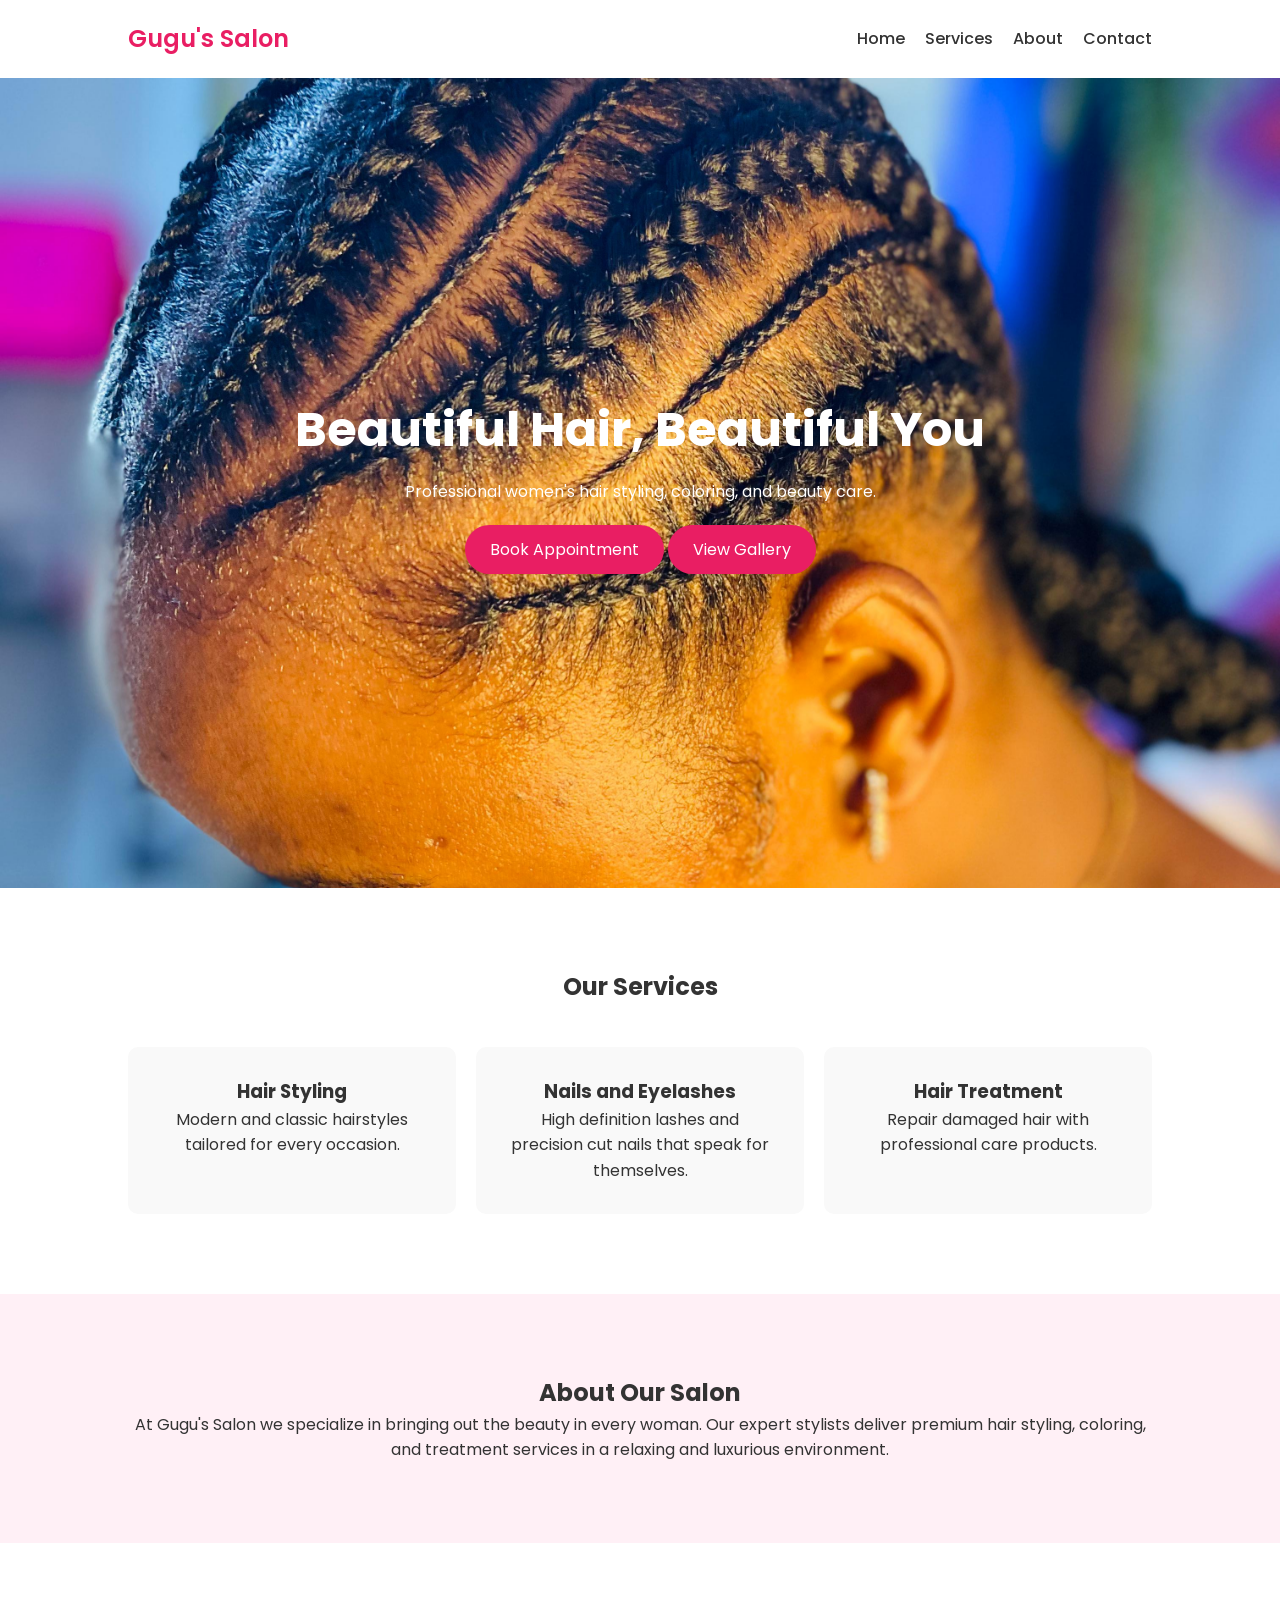
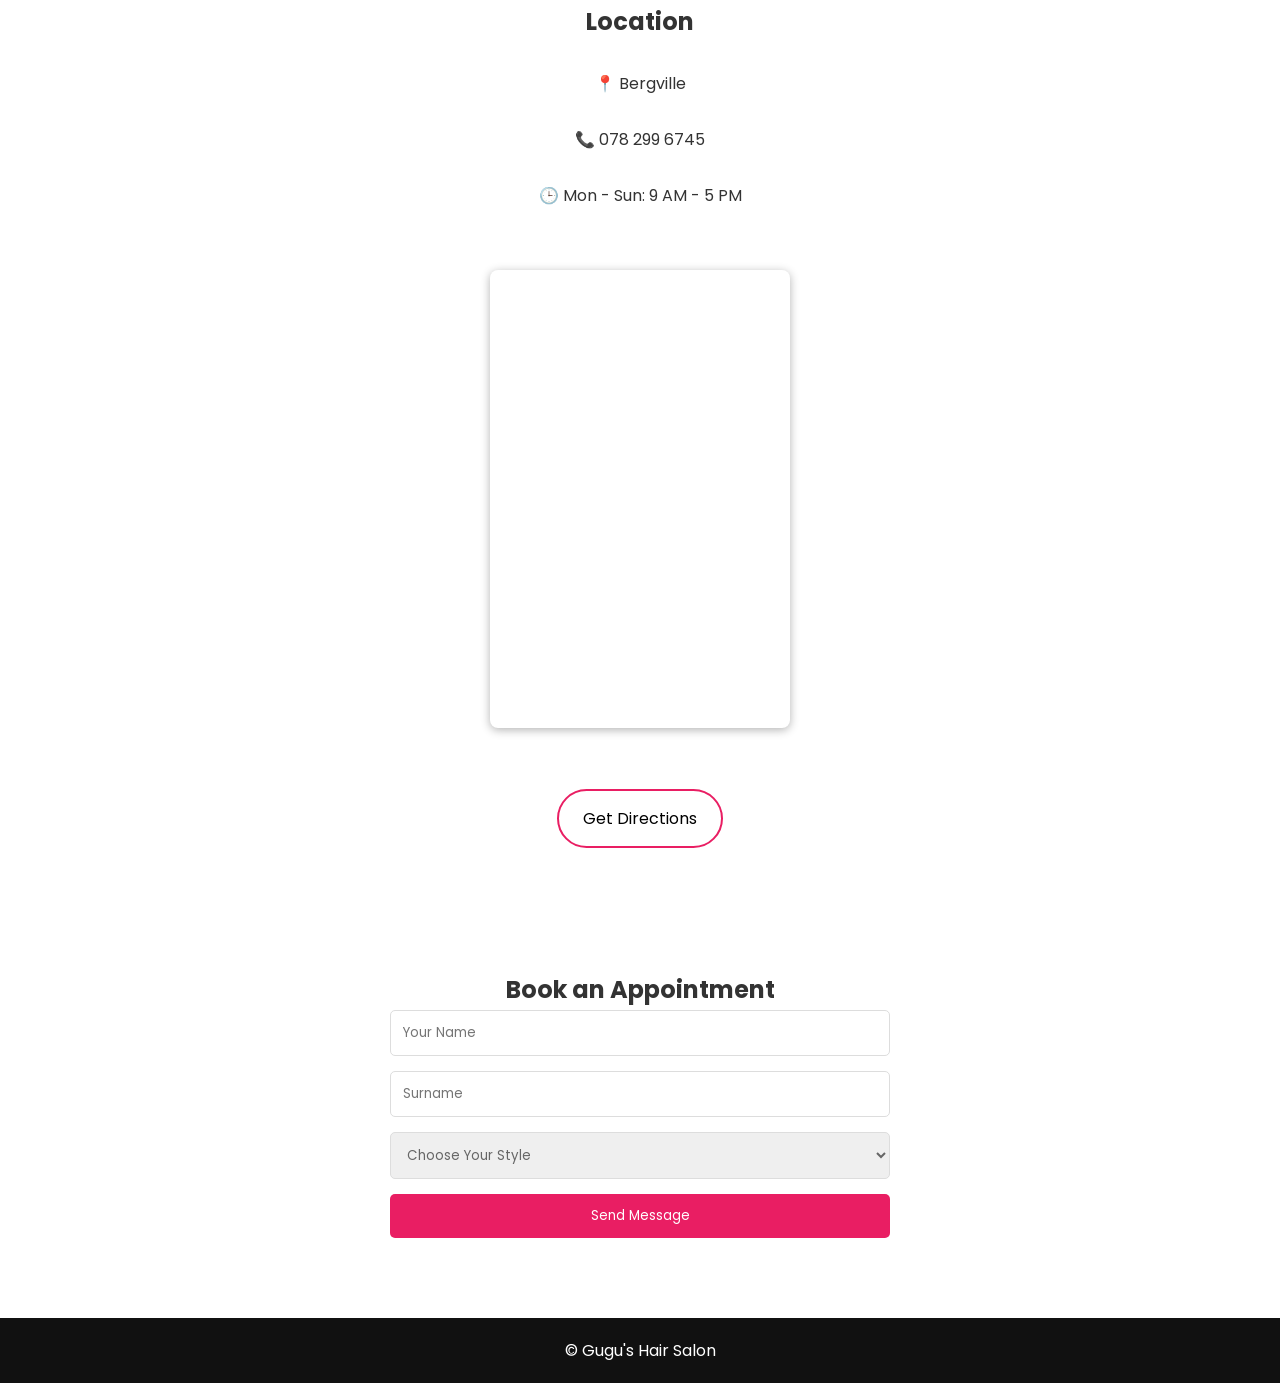
==== commit 0b8d94b9: "Modernize gallery and site styling" ====
--- a/index.html
+++ b/index.html
@@ -14,7 +14,13 @@
 <nav class="navbar">
 <h2 class="logo">Gugu's Salon</h2>
 
-<ul class="nav-links">
+<div class="menu-toggle" id="menuToggle">
+  <span></span>
+  <span></span>
+  <span></span>
+</div>
+
+<ul class="nav-links" id="navLinks">
 <li><a href="index.html">Home</a></li>
 <li><a href="#services">Services</a></li>
 <li><a href="#about">About</a></li>
@@ -24,19 +30,23 @@
 </nav>
 </header>
 
+
+<!-- HERO SECTION -->
+
 <section class="hero">
 
 <div class="hero-content">
-<p class="hero-subtitle">Luxury beauty experiences for every woman</p>
 <h1>Beautiful Hair, Beautiful You</h1>
-<p>Professional women's hair styling, coloring, and beauty care in a welcoming, elegant studio.</p>
-<div class="hero-buttons">
+<p>Professional women's hair styling, coloring, and beauty care.</p>
 <a href="#contact" class="btn">Book Appointment</a>
 <a href="gallery.html" class="btn">View Gallery</a>
 </div>
-</div>
 
 </section>
+
+
+
+<!-- SERVICES -->
 
 <section id="services" class="services">
 
@@ -45,83 +55,69 @@
 <div class="service-grid">
 
     <div class="service-card">
-        <div class="service-top">
-            <span class="service-icon">💇‍♀️</span>
-            <h3>Hair Styling</h3>
-        </div>
+        <h3>Hair Styling</h3>
         <p>Modern and classic hairstyles tailored for every occasion.</p>
     </div>
 
     <div class="service-card">
-        <div class="service-top">
-            <span class="service-icon">💅</span>
-            <h3>Nails & Eyelashes</h3>
-        </div>
-        <p>High-definition lashes and precision nails that enhance your natural beauty.</p>
+        <h3>Nails and Eyelashes</h3>
+        <p>High definition lashes and precision cut nails that speak for themselves.</p>
     </div>
 
     <div class="service-card">
-        <div class="service-top">
-            <span class="service-icon">✨</span>
-            <h3>Hair Treatment</h3>
-        </div>
-        <p>Restore shine and strength with luxurious hair repair treatments.</p>
+        <h3>Hair Treatment</h3>
+        <p>Repair damaged hair with professional care products.</p>
     </div>
 </div>
 
 </section>
 
+
+
+<!-- ABOUT -->
+
 <section id="about" class="about">
 
 <div class="about-text">
 <h2>About Our Salon</h2>
-<p>At Gugu's Salon we specialize in bringing out the beauty in every woman. Our expert stylists deliver premium hair styling, coloring, and treatment services in a relaxing, luxurious environment.</p>
-<div class="about-highlights">
-<div class="highlight-pill">Luxurious salon ambiance</div>
-<div class="highlight-pill">Personalized style consultations</div>
-<div class="highlight-pill">Premium products for healthy shine</div>
-</div>
+<p>
+At Gugu's Salon we specialize in bringing out the beauty in every woman.
+Our expert stylists deliver premium hair styling, coloring, and treatment
+services in a relaxing and luxurious environment.
+</p>
 </div>
 
 </section>
 
-<section class="testimonial">
-<h2>Happy Clients</h2>
-<div class="testimonial-grid">
-    <div class="testimonial-card">
-        <p>“Gugu's Salon made my hair look radiant and my confidence soared.”</p>
-        <span>— Lerato</span>
-    </div>
-    <div class="testimonial-card">
-        <p>“Elegant braids and perfect color. Every visit feels luxurious.”</p>
-        <span>— Nandi</span>
-    </div>
-    <div class="testimonial-card">
-        <p>“Friendly, skilled stylists and a relaxing space. Highly recommended!”</p>
-        <span>— Thandi</span>
-    </div>
-</div>
-</section>
 
-<section class="location" id="location">
-    <h2>Location</h2>
-    <p>📍 Bergville</p>
-    <p>📞 078 299 6745</p>
-    <p>🕒 Mon - Sun: 9 AM - 5 PM</p>
-    <div class="map-container">
-        <iframe 
-            src="https://maps.google.com/maps?q=4%20Broadway%20St%2C%20Bergville%2C%203350%2C%20South%20Africa&t=&z=15&ie=UTF8&iwloc=&output=embed"
-            allowfullscreen="" loading="lazy">
-        </iframe>
-    </div>
-    <div class="cta-buttons">
-        <a href="https://maps.google.com/maps?q=4%20Broadway%20St%2C%20Bergville%2C%203350%2C%20South%20Africa&t=&z=15&ie=UTF8&iwloc=&output=embed" target="_blank">Get Directions</a>
+<!-- LOCATION -->
+
+<section class="location">
+    <div class="location" id="location">
+        <h2>Location</h2>
+
+            <p>📍 Bergville</p>
+            <p>📞 078 299 6745</p>
+            <p>🕒 Mon - Sun: 9 AM - 5 PM</p>
+                
+            <div class="map-container">
+                <iframe 
+                    src="https://maps.google.com/maps?q=4%20Broadway%20St%2C%20Bergville%2C%203350%2C%20South%20Africa&t=&z=15&ie=UTF8&iwloc=&output=embed"
+                    allowfullscreen="" loading="lazy">
+                </iframe>
+            </div>
+                
+            <div class="cta-buttons">
+                <a href="https://maps.google.com/maps?q=4%20Broadway%20St%2C%20Bergville%2C%203350%2C%20South%20Africa&t=&z=15&ie=UTF8&iwloc=&output=embed" target="_blank">Get Directions</a>
+            </div>
     </div>
 </section>
 
+
+<!-- CONTACT -->
+
 <section id="contact" class="contact">
 <h2>Book an Appointment</h2>
-<p class="contact-note">Fill in your details and we will prepare your appointment on WhatsApp.</p>
 
 <form id="whatsappForm" class="contact-form">
 
@@ -155,8 +151,8 @@
 <script src="script.js"></script>
 
 <footer>
-<p>© 2026 Gugu's Hair Salon</p>
+<p>© Gugu's Hair Salon</p>
 </footer>
 
 </body>
-</html>
+</html>
--- a/style.css
+++ b/style.css
@@ -1,470 +1,301 @@
-:root {
-  --bg: #fff6fb;
-  --surface: rgba(255, 255, 255, 0.92);
-  --text: #472d4f;
-  --soft: #f7dbe7;
-  --accent: #d3578f;
-  --accent-strong: #e91e63;
-  --muted: #76607c;
-  --border: rgba(223, 172, 201, 0.55);
-  --shadow: 0 24px 60px rgba(223, 118, 186, 0.14);
-}
-
-* {
-  margin: 0;
-  padding: 0;
-  box-sizing: border-box;
-  font-family: 'Poppins', sans-serif;
-}
-
-body {
-  min-height: 100vh;
-  background: linear-gradient(180deg, #fff6fb 0%, #fdf2f8 100%);
-  color: var(--text);
-  line-height: 1.7;
-}
-
-img {
-  display: block;
-  max-width: 100%;
-}
-
-a {
-  color: inherit;
-}
-
-button,
-.btn {
-  font-family: 'Poppins', sans-serif;
+*{
+margin:0;
+padding:0;
+box-sizing:border-box;
+font-family:'Poppins', sans-serif;
+}
+
+body{
+background:#fff;
+color:#333;
+line-height:1.6;
 }
 
 /* NAVBAR */
 
-.navbar {
-  display: flex;
-  justify-content: space-between;
-  align-items: center;
-  gap: 1rem;
-  padding: 24px 10%;
-  background: rgba(255, 255, 255, 0.9);
-  backdrop-filter: blur(16px);
-  border-bottom: 1px solid rgba(212, 146, 186, 0.28);
-  position: sticky;
-  top: 0;
-  z-index: 10;
-}
-
-.logo {
-  color: #b43c75;
-  font-size: 1.8rem;
-  font-weight: 700;
-  letter-spacing: 0.06em;
-  text-transform: uppercase;
-}
-
-.nav-links {
-  list-style: none;
-  display: flex;
-  gap: 22px;
-  flex-wrap: wrap;
-  justify-content: center;
-}
-
-.nav-links a {
-  text-decoration: none;
-  color: var(--text);
-  font-weight: 600;
-  transition: color 0.2s ease;
-}
-
-.nav-links a:hover {
-  color: var(--accent-strong);
+.navbar{
+display:flex;
+justify-content:space-between;
+align-items:center;
+padding:20px 10%;
+background-color: rgba(255, 255, 255, 0.5);
+box-shadow:0 2px 5px rgba(0,0,0,0.1);
+}
+
+.logo{
+color:#e91e63;
+font-weight:600;
+}
+
+.nav-links{
+list-style:none;
+display:flex;
+gap:20px;
+}
+
+.nav-links a{
+text-decoration:none;
+color:#333;
+font-weight:500;
 }
 
 /* HERO */
 
-.hero {
-  min-height: 88vh;
-  display: flex;
-  align-items: center;
-  justify-content: center;
-  text-align: center;
-  padding: 40px 10%;
-  background: linear-gradient(180deg, rgba(255, 255, 255, 0.14), rgba(213, 93, 146, 0.35)), url("IMG_0977.JPG");
-  background-size: cover;
-  background-position: center;
-  position: relative;
-  overflow: hidden;
-  color: white;
-}
-
-.hero::before {
-  content: '';
-  position: absolute;
-  inset: 0;
-  background: radial-gradient(circle at top, rgba(255, 255, 255, 0.2), transparent 42%);
-}
-
-.hero-content {
-  position: relative;
-  max-width: 720px;
-  padding: 60px 50px;
-  background: rgba(255, 255, 255, 0.16);
-  border: 1px solid rgba(255, 255, 255, 0.28);
-  border-radius: 36px;
-  box-shadow: 0 26px 70px rgba(93, 31, 80, 0.2);
-}
-
-.hero-subtitle {
-  text-transform: uppercase;
-  letter-spacing: 0.28em;
-  font-size: 0.85rem;
-  margin-bottom: 1.35rem;
-  color: rgba(255, 255, 255, 0.95);
-}
-
-.hero h1 {
-  font-size: clamp(2.8rem, 5vw, 4.8rem);
-  line-height: 1.02;
-  margin-bottom: 1.2rem;
-}
-
-.hero p {
-  font-size: 1.05rem;
-  margin-bottom: 2rem;
-  color: rgba(255, 255, 255, 0.92);
-}
-
-.hero-buttons {
-  display: flex;
-  flex-wrap: wrap;
-  justify-content: center;
-  gap: 1rem;
-}
-
-.btn {
-  display: inline-flex;
-  align-items: center;
-  justify-content: center;
-  padding: 14px 28px;
-  background: linear-gradient(135deg, #de5b8a, #f16c98);
-  color: white;
-  text-decoration: none;
-  border-radius: 999px;
-  transition: transform 0.25s ease, box-shadow 0.25s ease;
-  border: none;
-  cursor: pointer;
-}
-
-.btn:hover {
-  transform: translateY(-2px);
-  box-shadow: 0 18px 35px rgba(225, 95, 150, 0.24);
+.hero{
+height:90vh;
+display:flex;
+align-items:center;
+justify-content:center;
+text-align:center;
+background: url("images/IMG_0977.JPG") no-repeat;
+background-size:cover;
+background-position:center;
+color:white;
+padding:20px;
+}
+
+@media (max-width: 768px) {
+    .hero {
+        height:40vh;
+    }
+}
+
+.hero h1{
+font-size:48px;
+margin-bottom:10px;
+}
+
+.hero p{
+margin-bottom:20px;
+}
+
+.btn{
+display:inline-block;
+padding:12px 25px;
+background:#e91e63;
+color:white;
+text-decoration:none;
+border-radius:30px;
+}
+
+@media (max-width: 768px) {
+    .btn {
+        gap:5px;
+    }
 }
 
 /* SERVICES */
 
-.services {
-  padding: 100px 10%;
-  text-align: center;
-  background: linear-gradient(180deg, #fff2f8 0%, #fef7fb 100%);
-}
-
-.services h2,
-.about h2,
-.testimonial h2,
-.contact h2,
-.location h2 {
-  font-size: 2.8rem;
-  margin-bottom: 1rem;
-  color: #5b2f57;
-}
-
-.service-grid {
-  margin-top: 40px;
-  display: grid;
-  grid-template-columns: repeat(auto-fit, minmax(240px, 1fr));
-  gap: 1.5rem;
-}
-
-.service-card {
-  padding: 2.4rem 2rem;
-  background: rgba(255, 255, 255, 0.92);
-  border-radius: 28px;
-  border: 1px solid rgba(223, 172, 201, 0.6);
-  box-shadow: var(--shadow);
-  transition: transform 0.3s ease, box-shadow 0.3s ease;
-}
-
-.service-card:hover {
-  transform: translateY(-6px);
-  box-shadow: 0 28px 70px rgba(217, 122, 182, 0.18);
-}
-
-.service-top {
-  display: flex;
-  align-items: center;
-  gap: 14px;
-  margin-bottom: 1.1rem;
-}
-
-.service-icon {
-  display: inline-flex;
-  align-items: center;
-  justify-content: center;
-  width: 56px;
-  height: 56px;
-  border-radius: 18px;
-  background: rgba(233, 30, 99, 0.14);
-  color: #d81b60;
-  font-size: 1.5rem;
-}
-
-.service-card h3 {
-  margin: 0;
-  color: #7b3562;
-}
-
-.service-card p {
-  color: #6a4c6c;
-  line-height: 1.8;
+.services{
+padding:80px 10%;
+text-align:center;
+}
+
+.service-grid{
+margin-top:40px;
+display:grid;
+grid-template-columns:repeat(3,1fr);
+gap:20px;
+}
+
+.service-card{
+padding:30px;
+background:#f9f9f9;
+border-radius:10px;
+transition:0.3s;
+}
+
+.service-card:hover{
+transform:translateY(-5px);
+box-shadow:0 10px 20px rgba(0,0,0,0.1);
 }
 
 /* ABOUT */
 
-.about {
-  padding: 100px 10%;
-}
-
-.about-text {
-  max-width: 760px;
-  margin: 0 auto;
-  padding: 3rem;
-  background: rgba(255, 255, 255, 0.96);
-  border-radius: 32px;
-  border: 1px solid rgba(225, 187, 214, 0.5);
-  box-shadow: 0 20px 45px rgba(209, 118, 174, 0.1);
-}
-
-.about-text p {
-  color: #6a4c69;
-  font-size: 1.05rem;
-  line-height: 1.9;
-  margin-top: 1.4rem;
-}
-
-.about-highlights {
-  display: grid;
-  grid-template-columns: repeat(auto-fit, minmax(180px, 1fr));
-  gap: 1rem;
-  margin-top: 2rem;
-}
-
-.highlight-pill {
-  background: #fff0f6;
-  color: #8e4a7f;
-  padding: 1rem 1.2rem;
-  border-radius: 18px;
-  font-weight: 600;
-}
-
-/* TESTIMONIAL */
-
-.testimonial {
-  padding: 80px 10%;
-  background: #fdf0f8;
-  text-align: center;
-}
-
-.testimonial-grid {
-  max-width: 1100px;
-  margin: 2.5rem auto 0;
-  display: grid;
-  gap: 1.5rem;
-  grid-template-columns: repeat(auto-fit, minmax(260px, 1fr));
-}
-
-.testimonial-card {
-  background: white;
-  border-radius: 28px;
-  padding: 2rem;
-  border: 1px solid rgba(225, 187, 214, 0.45);
-  box-shadow: 0 20px 45px rgba(165, 100, 143, 0.08);
-}
-
-.testimonial-card p {
-  color: #6f4e6c;
-  line-height: 1.8;
-}
-
-.testimonial-card span {
-  display: block;
-  margin-top: 1.5rem;
-  font-weight: 700;
-  color: #8d3e72;
-}
-
-/* LOCATION */
-
-.location {
-  padding: 80px 10%;
-}
-
-.location h2 {
-  margin-bottom: 1.2rem;
-}
-
-.location p {
-  color: #6a4f72;
-  font-size: 1rem;
-  margin: 0.45rem 0;
-}
-
-.map-container {
-  margin-top: 1.75rem;
-  border-radius: 28px;
-  overflow: hidden;
-  border: 1px solid rgba(225, 187, 214, 0.4);
-  box-shadow: 0 20px 45px rgba(193, 88, 134, 0.1);
-}
-
-.map-container iframe {
-  width: 100%;
-  min-height: 300px;
-  border: 0;
-}
-
-.cta-buttons {
-  margin-top: 1.75rem;
-}
-
-.cta-buttons a {
-  display: inline-flex;
-  padding: 14px 28px;
-  background: linear-gradient(135deg, #e95a89, #cf3c76);
-  color: white;
-  border-radius: 999px;
-  text-decoration: none;
-  transition: transform 0.25s ease;
-}
-
-.cta-buttons a:hover {
-  transform: translateY(-2px);
+.about{
+padding:80px 10%;
+background:#fff0f6;
+text-align:center;
 }
 
 /* CONTACT */
 
-.contact {
-  padding: 100px 10%;
-  text-align: center;
-}
-
-.contact-note {
-  max-width: 600px;
-  margin: 0 auto 1.7rem;
-  color: #6f4c6e;
-}
-
-.contact-form {
-  max-width: 520px;
-  margin: 0 auto;
-  display: grid;
-  gap: 18px;
+.contact{
+padding:80px 10%;
+text-align:center;
+}
+
+.contact-form{
+max-width:500px;
+margin:auto;
+display:flex;
+flex-direction:column;
+gap:15px;
 }
 
 .contact-form input,
-.contact-form select {
-  width: 100%;
-  padding: 16px 18px;
-  border: 1px solid rgba(223, 186, 208, 0.7);
-  border-radius: 18px;
-  background: rgba(255, 255, 255, 0.96);
-  color: #5d425c;
-  font-size: 1rem;
-}
-
-.contact-form button {
-  padding: 16px 20px;
-  border-radius: 999px;
-  border: none;
-  background: linear-gradient(135deg, #db5f87, #f26996);
-  color: white;
-  font-weight: 700;
-  cursor: pointer;
-  transition: transform 0.2s ease, box-shadow 0.2s ease;
-}
-
-.contact-form button:hover {
-  transform: translateY(-2px);
-  box-shadow: 0 14px 28px rgba(222, 94, 148, 0.28);
-}
-
-#successNote {
-  color: #6c3f6a;
-  font-weight: 600;
+.contact-form textarea,
+.contact-form select{
+padding:12px;
+border:1px solid #ddd;
+border-radius:5px;
+color: #666;
+}
+
+.contact-form button{
+padding:12px;
+border:none;
+background:#e91e63;
+color:white;
+border-radius:5px;
+cursor:pointer;
 }
 
 /* FOOTER */
 
-footer {
-  text-align: center;
-  padding: 26px 10%;
-  background: linear-gradient(135deg, #f06d9d, #d64880);
-  color: white;
-  font-size: 0.95rem;
+footer{
+text-align:center;
+padding:20px;
+background:#111;
+color:white;
 }
 
 /* RESPONSIVE */
 
-@media (max-width: 900px) {
-  .service-grid {
-    grid-template-columns: repeat(2, minmax(220px, 1fr));
-  }
-
-  .hero h1 {
-    font-size: 3.5rem;
-  }
-}
-
+@media (max-width:900px){
+
+.service-grid{
+grid-template-columns:repeat(2,1fr);
+}
+
+.hero h1{
+font-size:36px;
+}
+
+}
+
+@media (max-width:600px){
+
+.nav-links{
+display:none;
+}
+
+.service-grid{
+grid-template-columns:1fr;
+}
+
+.hero h1{
+font-size:28px;
+}
+
+}
+
+/* Gallery Layout */
+.gallery-container {
+    padding: 8rem 5% 5rem;
+    max-width: 1400px;
+    margin: 0 auto;
+}
+
+.gallery-header {
+    text-align: center;
+    margin-bottom: 4rem;
+}
+
+.btn-gold{
+    padding: 15px;
+    background-color: #e91e63;
+    color: white;
+    border-radius: 50px;
+}
+
+.gallery-header h1 {
+    color: var(--accent-gold);
+    font-size: 2.5rem;
+    text-transform: uppercase;
+    letter-spacing: 2px;
+}
+
+.grid-wrapper {
+    display: grid;
+    grid-template-columns: repeat(auto-fill, minmax(300px, 1fr));
+    grid-auto-rows: 350px;
+    gap: 15px;
+}
+
+.grid-item {
+    overflow: hidden;
+    position: relative;
+    border: 1px solid rgba(197, 160, 89, 0.1);
+    cursor: pointer;
+}
+
+.grid-item img {
+    width: 100%;
+    height: 100%;
+    object-fit: cover;
+    transition: transform 0.8s cubic-bezier(0.2, 1, 0.3, 1);
+    filter: grayscale(20%);
+}
+
+.grid-item:hover img {
+    transform: scale(1.1);
+    filter: grayscale(0%);
+}
+
+.grid-wrapper {
+    display: grid;
+    grid-template-columns: repeat(auto-fill, minmax(280px, 1fr));
+    grid-auto-rows: 200px; /* Smaller base rows for more granular spans */
+    grid-auto-flow: dense; /* Fills in gaps automatically */
+    gap: 20px;
+}
+
+/* Make every 3rd and 7th item larger for visual interest */
+.grid-item:nth-child(3n) {
+    grid-row: span 2;
+}
+
+.grid-item:nth-child(7n) {
+    grid-column: span 2;
+    grid-row: span 2;
+}
+
+.grid-item {
+    position: relative;
+    border: none; /* Cleaner look */
+    border-radius: 8px; /* Subtle rounding for elegance */
+    transition: box-shadow 0.4s ease;
+}
+
+.grid-item:hover {
+    box-shadow: 0 15px 30px rgba(0,0,0,0.4);
+    z-index: 10;
+}
+
+/* Soft Gold Overlay on Hover */
+.grid-item::after {
+    background: rgba(197, 160, 89, 0.2); /* Tint of your accent gold */
+    display: flex;
+    align-items: center;
+    justify-content: center;
+    color: white;
+    font-size: 0.9rem;
+    letter-spacing: 2px;
+    opacity: 0;
+    transition: opacity 0.4s ease;
+}
+
+.grid-item:hover::after {
+    opacity: 1;
+}
+
+/* Fix for mobile - reset spans so it doesn't break on small screens */
 @media (max-width: 768px) {
-  .hero {
-    min-height: 60vh;
-    padding: 36px 8%;
-  }
-
-  .hero-content {
-    padding: 42px 30px;
-  }
-
-  .service-grid {
-    grid-template-columns: 1fr;
-  }
-}
-
-@media (max-width: 600px) {
-  .navbar {
-    flex-direction: column;
-    align-items: flex-start;
-    padding: 18px 6%;
-  }
-
-  .nav-links {
-    gap: 14px;
-  }
-
-  .hero h1 {
-    font-size: 2.7rem;
-  }
-
-  .hero p {
-    font-size: 1rem;
-  }
-
-  .about-text,
-  .testimonial-card,
-  .contact-form,
-  .map-container {
-    border-radius: 24px;
-  }
+    .grid-item:nth-child(n) {
+        grid-column: span 1;
+        grid-row: span 2;
+    }
 }
 
 
@@ -551,4 +382,4 @@
 @keyframes fadeIn {
     from { opacity: 0; transform: translateY(-5px); }
     to { opacity: 1; transform: translateY(0); }
-}
+}
